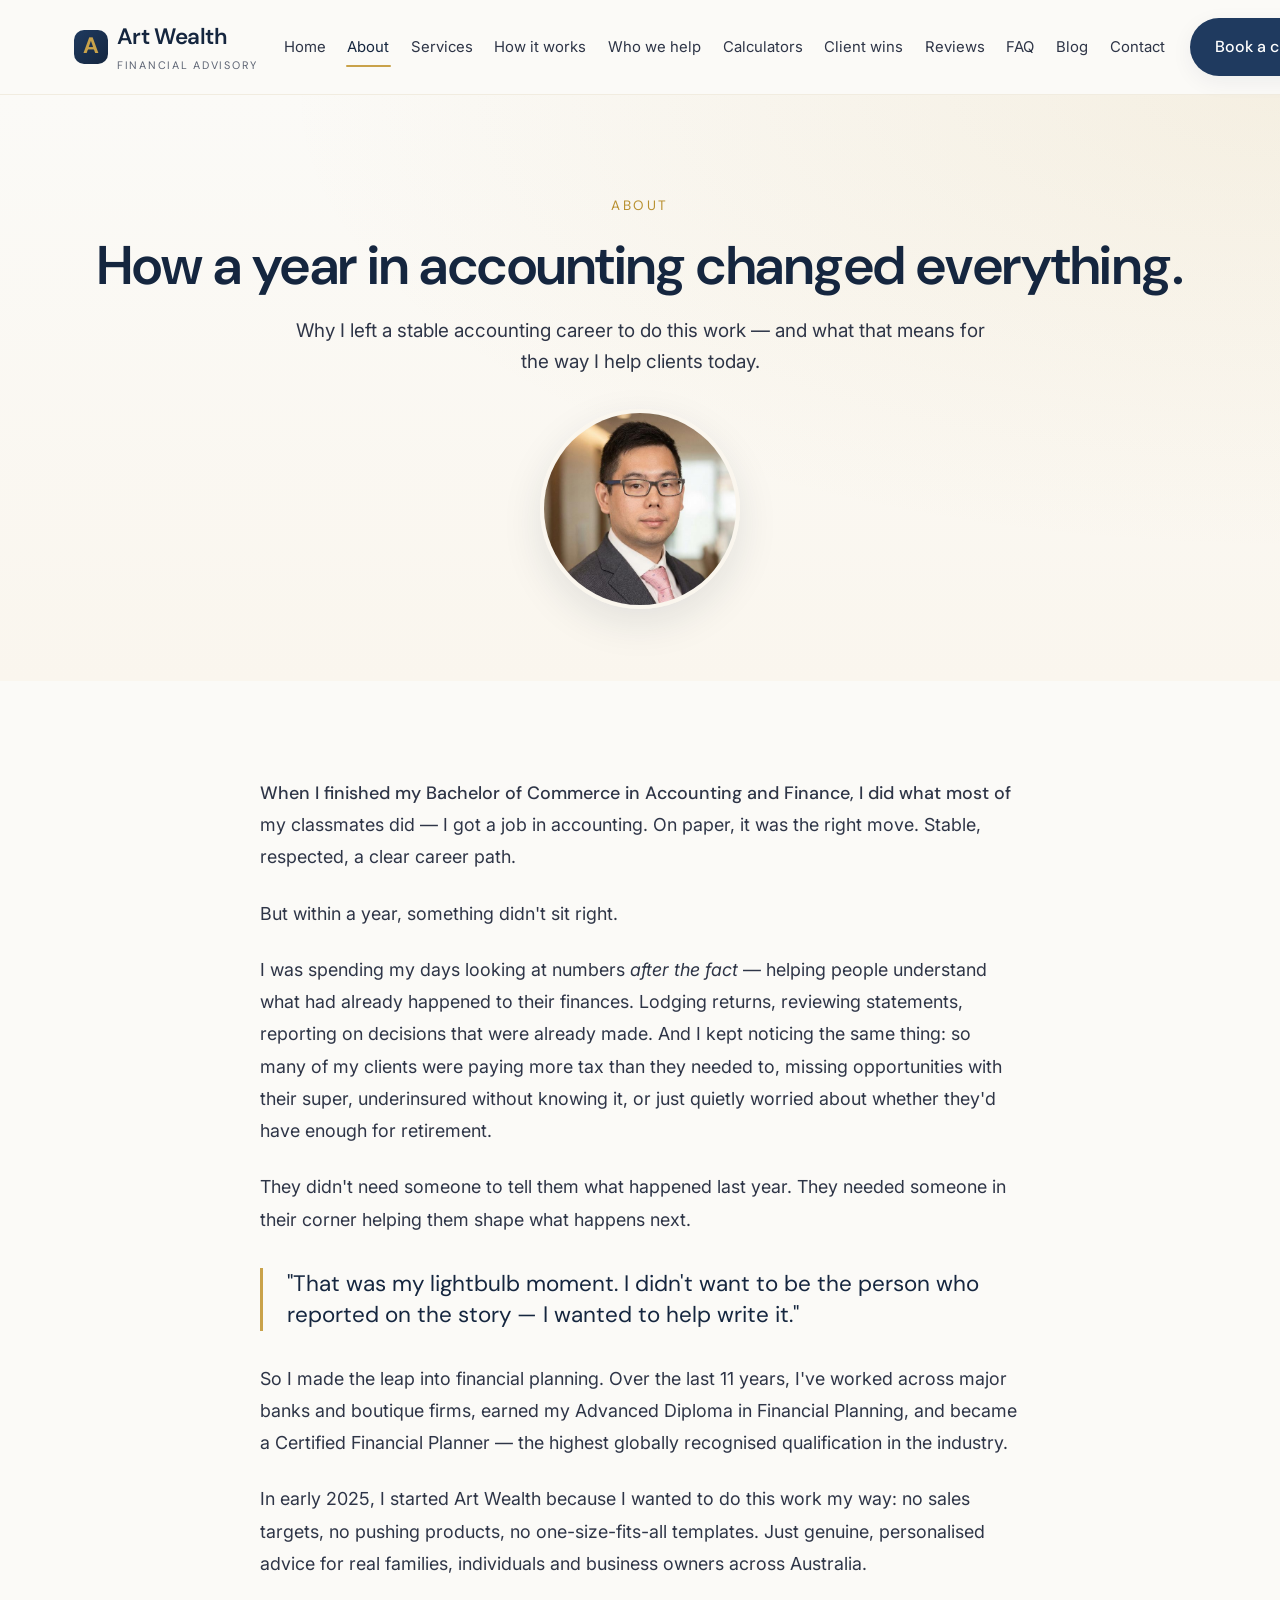
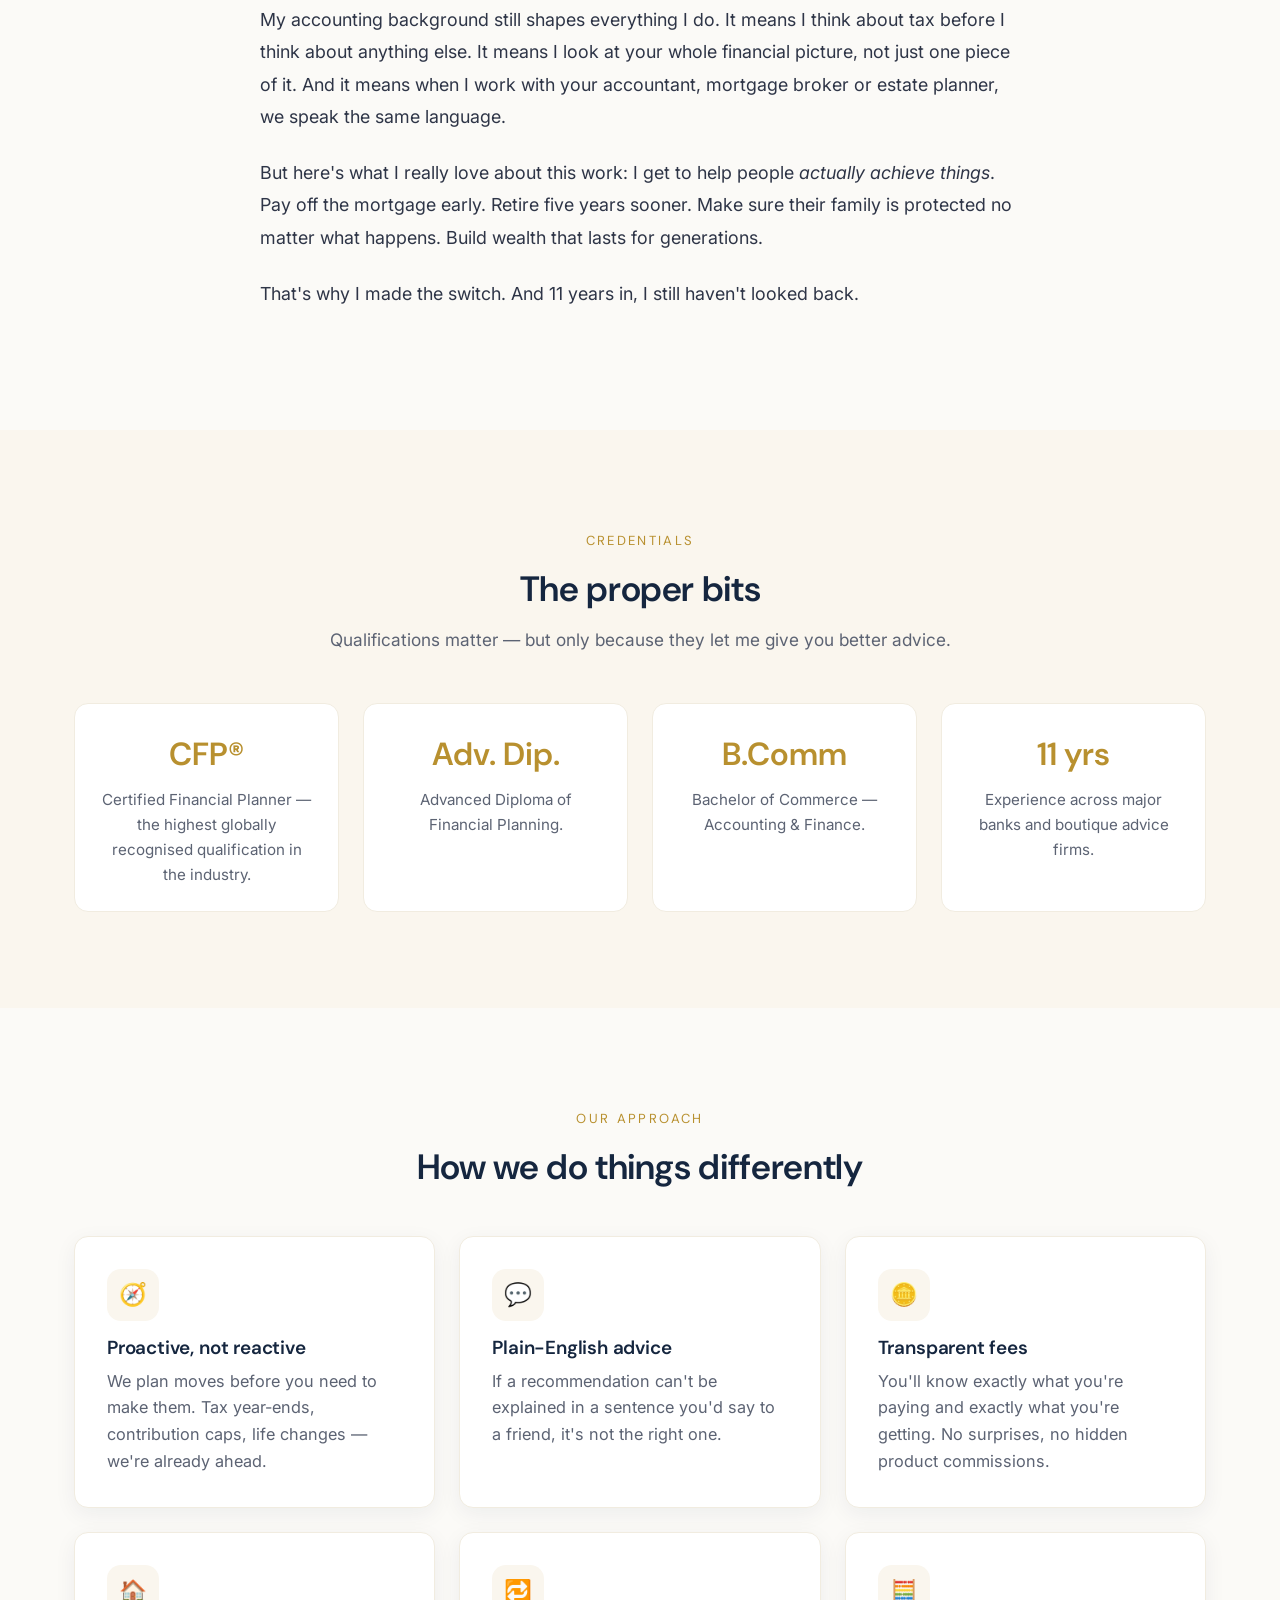
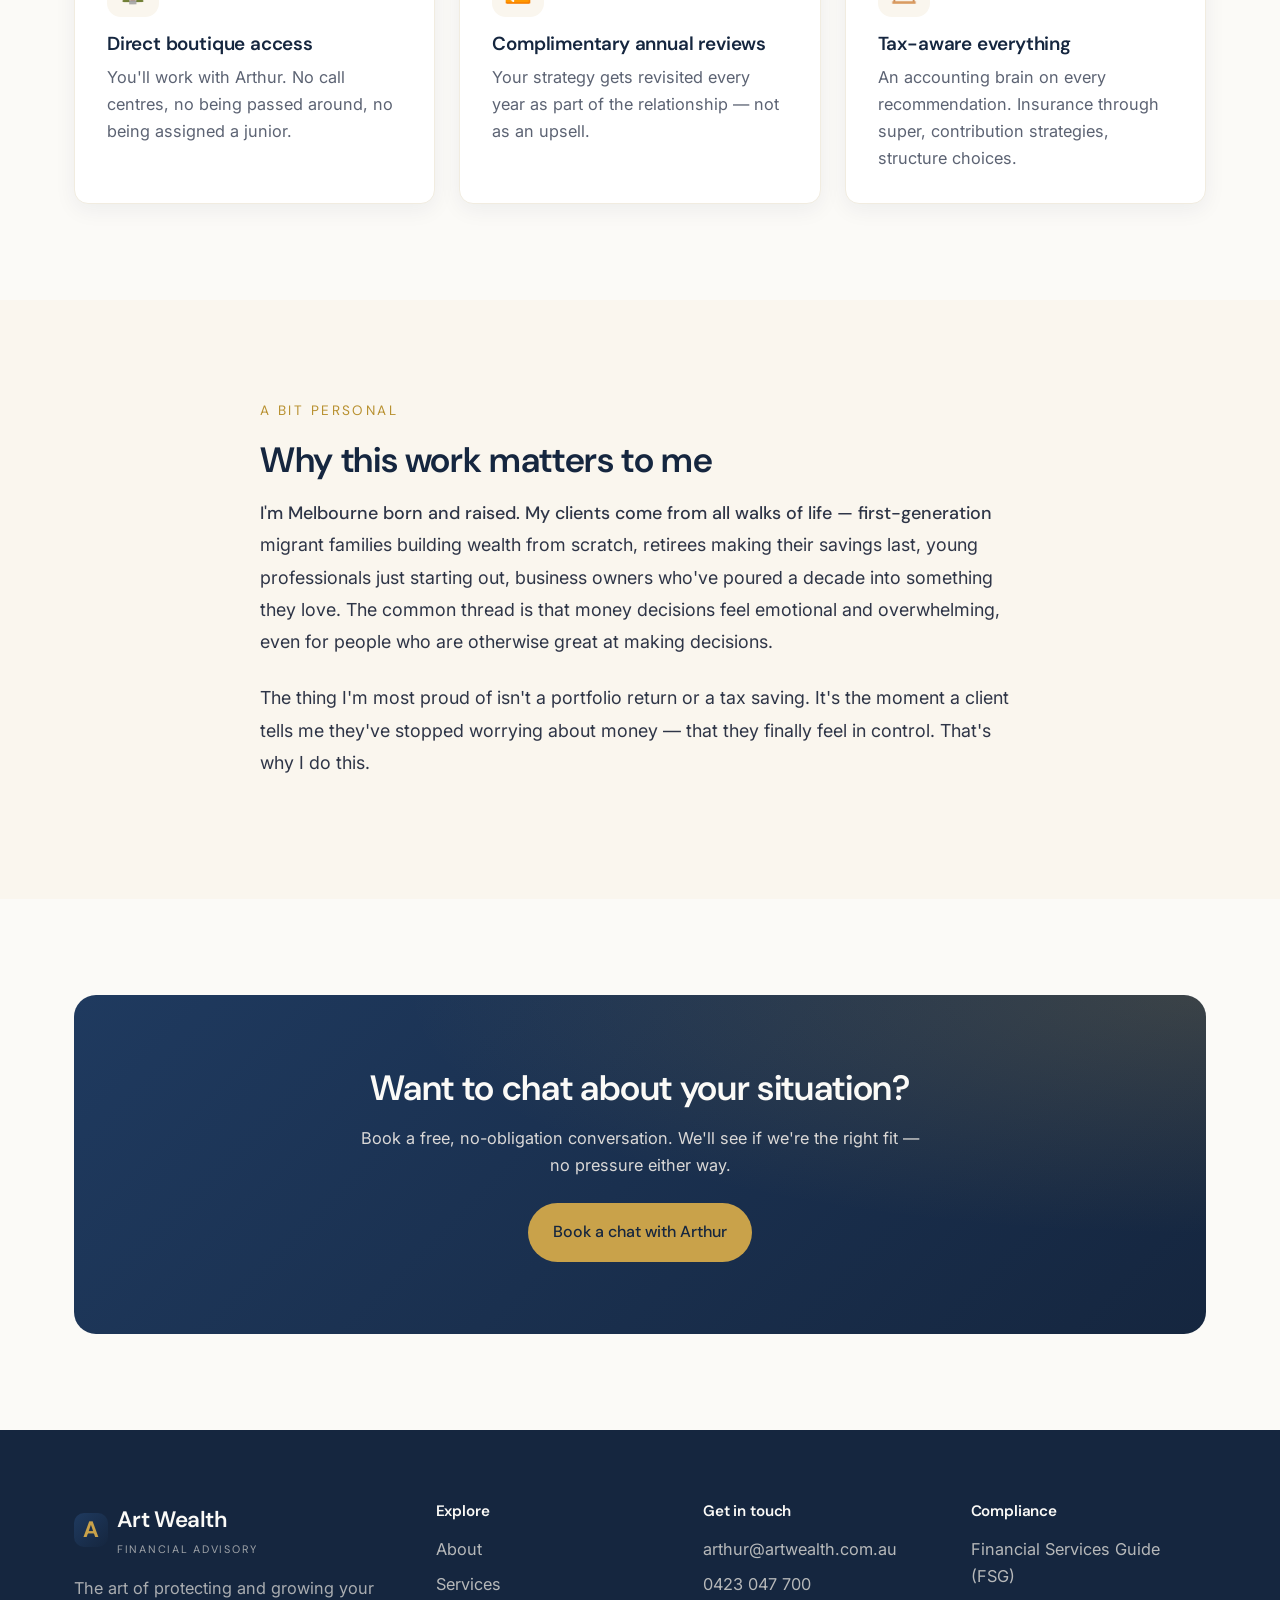
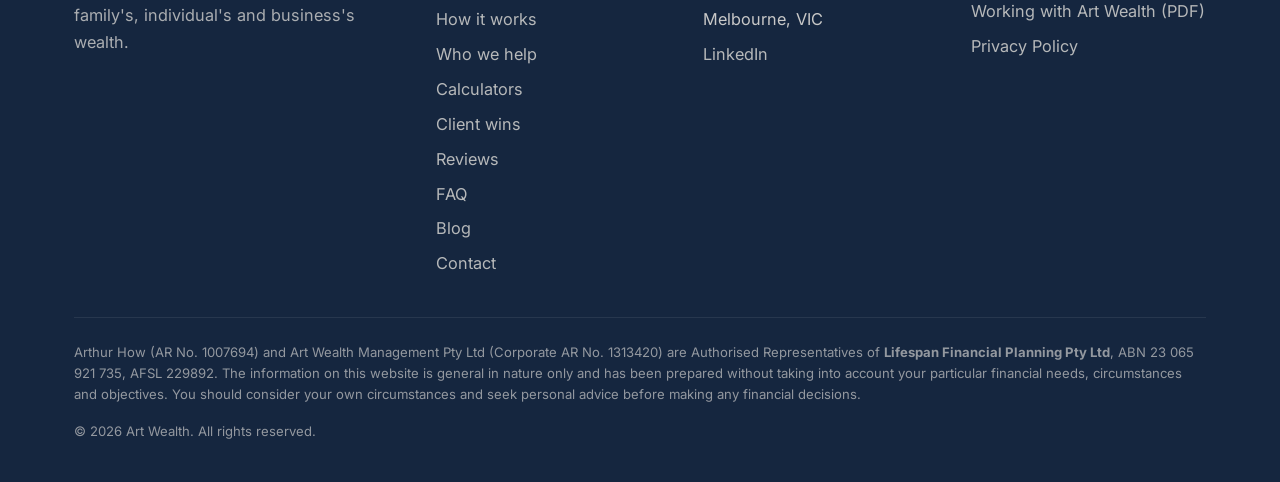
==== about.html @ 8e613850 "Broaden positioning to Australia-wide; remove insurance commission rebate - Replace 'Melbourne famil" ====
<!DOCTYPE html>
<html lang="en-AU">
<head>
  <meta charset="UTF-8">
  <meta name="viewport" content="width=device-width, initial-scale=1.0">
  <title>About Arthur How — Certified Financial Planner | Art Wealth Australia</title>
  <meta name="description" content="From accounting to financial advice — meet Arthur How, CFP®, founder of Art Wealth. 11 years' experience helping Australian families, individuals and business owners.">
  <meta name="theme-color" content="#1F3A5F">
  <link rel="preconnect" href="https://fonts.googleapis.com">
  <link rel="preconnect" href="https://fonts.gstatic.com" crossorigin>
  <link href="https://fonts.googleapis.com/css2?family=DM+Sans:wght@400;500;600;700&family=Inter:wght@400;500;600&display=swap" rel="stylesheet">
  <link rel="stylesheet" href="assets/css/style.css">
</head>
<body>

<header class="site-header">
  <div class="container">
    <nav class="nav">
      <a href="index.html" class="logo"><span class="mark">A</span><span>Art Wealth<small>Financial Advisory</small></span></a>
      <ul class="nav-links">
        <li><a href="index.html">Home</a></li>
        <li><a href="about.html">About</a></li>
        <li><a href="services.html">Services</a></li>
        <li><a href="process.html">How it works</a></li>
        <li><a href="who-we-work-with.html">Who we help</a></li>
        <li><a href="calculators.html">Calculators</a></li>
        <li><a href="client-wins.html">Client wins</a></li>
        <li><a href="reviews.html">Reviews</a></li>
        <li><a href="faq.html">FAQ</a></li>
        <li><a href="blog.html">Blog</a></li>
        <li><a href="contact.html">Contact</a></li>
      </ul>
      <div class="nav-cta"><a href="contact.html" class="btn btn-primary">Book a chat</a></div>
      <button class="nav-toggle" aria-label="Open menu" aria-expanded="false"><span></span><span></span><span></span></button>
    </nav>
  </div>
</header>

<section class="page-hero">
  <div class="container">
    <span class="eyebrow">About</span>
    <h1>How a year in accounting changed everything.</h1>
    <p class="lead">Why I left a stable accounting career to do this work — and what that means for the way I help clients today.</p>
    <div class="hero-portrait fade-in">
      <img src="assets/images/arthur-how.jpg" alt="Arthur How, Certified Financial Planner and founder of Art Wealth">
    </div>
  </div>
</section>

<section>
  <div class="container">
    <div class="story fade-in">
      <p>When I finished my Bachelor of Commerce in Accounting and Finance, I did what most of my classmates did — I got a job in accounting. On paper, it was the right move. Stable, respected, a clear career path.</p>

      <p>But within a year, something didn't sit right.</p>

      <p>I was spending my days looking at numbers <em>after the fact</em> — helping people understand what had already happened to their finances. Lodging returns, reviewing statements, reporting on decisions that were already made. And I kept noticing the same thing: so many of my clients were paying more tax than they needed to, missing opportunities with their super, underinsured without knowing it, or just quietly worried about whether they'd have enough for retirement.</p>

      <p>They didn't need someone to tell them what happened last year. They needed someone in their corner helping them shape what happens next.</p>

      <div class="pull">"That was my lightbulb moment. I didn't want to be the person who reported on the story — I wanted to help write it."</div>

      <p>So I made the leap into financial planning. Over the last 11 years, I've worked across major banks and boutique firms, earned my Advanced Diploma in Financial Planning, and became a Certified Financial Planner — the highest globally recognised qualification in the industry.</p>

      <p>In early 2025, I started Art Wealth because I wanted to do this work my way: no sales targets, no pushing products, no one-size-fits-all templates. Just genuine, personalised advice for real families, individuals and business owners across Australia.</p>

      <p>My accounting background still shapes everything I do. It means I think about tax before I think about anything else. It means I look at your whole financial picture, not just one piece of it. And it means when I work with your accountant, mortgage broker or estate planner, we speak the same language.</p>

      <p>But here's what I really love about this work: I get to help people <em>actually achieve things</em>. Pay off the mortgage early. Retire five years sooner. Make sure their family is protected no matter what happens. Build wealth that lasts for generations.</p>

      <p>That's why I made the switch. And 11 years in, I still haven't looked back.</p>
    </div>
  </div>
</section>

<!-- ============ CREDENTIALS ============ -->
<section class="bg-cream">
  <div class="container">
    <div class="section-head fade-in">
      <span class="eyebrow">Credentials</span>
      <h2>The proper bits</h2>
      <p>Qualifications matter — but only because they let me give you better advice.</p>
    </div>
    <div class="credentials-grid">
      <div class="credential">
        <span class="num">CFP®</span>
        <p>Certified Financial Planner — the highest globally recognised qualification in the industry.</p>
      </div>
      <div class="credential">
        <span class="num">Adv. Dip.</span>
        <p>Advanced Diploma of Financial Planning.</p>
      </div>
      <div class="credential">
        <span class="num">B.Comm</span>
        <p>Bachelor of Commerce — Accounting &amp; Finance.</p>
      </div>
      <div class="credential">
        <span class="num">11 yrs</span>
        <p>Experience across major banks and boutique advice firms.</p>
      </div>
    </div>
  </div>
</section>

<!-- ============ HOW WE DO THINGS ============ -->
<section>
  <div class="container">
    <div class="section-head fade-in">
      <span class="eyebrow">Our approach</span>
      <h2>How we do things differently</h2>
    </div>
    <div class="grid-3">
      <div class="card fade-in">
        <div class="icon" aria-hidden="true">🧭</div>
        <h3>Proactive, not reactive</h3>
        <p>We plan moves before you need to make them. Tax year-ends, contribution caps, life changes — we're already ahead.</p>
      </div>
      <div class="card fade-in">
        <div class="icon" aria-hidden="true">💬</div>
        <h3>Plain-English advice</h3>
        <p>If a recommendation can't be explained in a sentence you'd say to a friend, it's not the right one.</p>
      </div>
      <div class="card fade-in">
        <div class="icon" aria-hidden="true">🪙</div>
        <h3>Transparent fees</h3>
        <p>You'll know exactly what you're paying and exactly what you're getting. No surprises, no hidden product commissions.</p>
      </div>
      <div class="card fade-in">
        <div class="icon" aria-hidden="true">🏠</div>
        <h3>Direct boutique access</h3>
        <p>You'll work with Arthur. No call centres, no being passed around, no being assigned a junior.</p>
      </div>
      <div class="card fade-in">
        <div class="icon" aria-hidden="true">🔁</div>
        <h3>Complimentary annual reviews</h3>
        <p>Your strategy gets revisited every year as part of the relationship — not as an upsell.</p>
      </div>
      <div class="card fade-in">
        <div class="icon" aria-hidden="true">🧮</div>
        <h3>Tax-aware everything</h3>
        <p>An accounting brain on every recommendation. Insurance through super, contribution strategies, structure choices.</p>
      </div>
    </div>
  </div>
</section>

<!-- ============ PERSONAL TOUCH ============ -->
<section class="bg-cream">
  <div class="container">
    <div class="story fade-in">
      <span class="eyebrow" style="display: inline-block; color: var(--honey-600); font-family: var(--font-display); font-size: 0.85rem; letter-spacing: 0.18em; text-transform: uppercase; margin-bottom: var(--sp-2);">A bit personal</span>
      <h2 style="text-align: left;">Why this work matters to me</h2>
      <p>I'm Melbourne born and raised. My clients come from all walks of life — first-generation migrant families building wealth from scratch, retirees making their savings last, young professionals just starting out, business owners who've poured a decade into something they love. The common thread is that money decisions feel emotional and overwhelming, even for people who are otherwise great at making decisions.</p>
      <p>The thing I'm most proud of isn't a portfolio return or a tax saving. It's the moment a client tells me they've stopped worrying about money — that they finally feel in control. That's why I do this.</p>
    </div>
  </div>
</section>

<!-- ============ CTA ============ -->
<section>
  <div class="container">
    <div class="cta-banner fade-in">
      <h2>Want to chat about your situation?</h2>
      <p>Book a free, no-obligation conversation. We'll see if we're the right fit — no pressure either way.</p>
      <a href="contact.html" class="btn btn-honey">Book a chat with Arthur</a>
    </div>
  </div>
</section>

<!-- ============ FOOTER ============ -->
<footer class="site-footer">
  <div class="container">
    <div class="footer-grid">
      <div>
        <a href="index.html" class="logo"><span class="mark">A</span><span>Art Wealth<small>Financial Advisory</small></span></a>
        <p style="margin-top: var(--sp-2); color: rgba(251,246,238,0.65);">The art of protecting and growing your family's, individual's and business's wealth.</p>
      </div>
      <div><h4>Explore</h4><ul>
        <li><a href="about.html">About</a></li>
        <li><a href="services.html">Services</a></li>
        <li><a href="process.html">How it works</a></li>
        <li><a href="who-we-work-with.html">Who we help</a></li>
        <li><a href="calculators.html">Calculators</a></li>
        <li><a href="client-wins.html">Client wins</a></li>
        <li><a href="reviews.html">Reviews</a></li>
        <li><a href="faq.html">FAQ</a></li>
        <li><a href="blog.html">Blog</a></li>
        <li><a href="contact.html">Contact</a></li>
      </ul></div>
      <div><h4>Get in touch</h4><ul>
        <li><a href="mailto:arthur@artwealth.com.au">arthur@artwealth.com.au</a></li>
        <li><a href="tel:0423047700">0423 047 700</a></li>
        <li>Melbourne, VIC</li>
        <li><a href="https://www.linkedin.com" target="_blank" rel="noopener">LinkedIn</a></li>
      </ul></div>
      <div><h4>Compliance</h4><ul>
        <li><a href="docs/financial-services-guide.pdf">Financial Services Guide (FSG)</a></li>
        <li><a href="docs/working-with-art-wealth.pdf">Working with Art Wealth (PDF)</a></li>
        <li><a href="https://lifespanfp.com.au/privacy-policy/" target="_blank" rel="noopener">Privacy Policy</a></li>
      </ul></div>
    </div>
    <div class="disclosure">
      <p>Arthur How (AR No. 1007694) and Art Wealth Management Pty Ltd (Corporate AR No. 1313420) are Authorised Representatives of <strong>Lifespan Financial Planning Pty Ltd</strong>, ABN 23 065 921 735, AFSL 229892. The information on this website is general in nature only and has been prepared without taking into account your particular financial needs, circumstances and objectives. You should consider your own circumstances and seek personal advice before making any financial decisions.</p>
      <p>© <span id="year"></span> Art Wealth. All rights reserved.</p>
    </div>
  </div>
</footer>

<script src="assets/js/main.js"></script>
<script>document.getElementById('year').textContent = new Date().getFullYear();</script>
</body>
</html>
---- assets/css/style.css ----
/* =========================================================
   Art Wealth - Design System
   Edit colours, fonts and spacing here. Everything else
   on the site reads from these custom properties.
   ========================================================= */

:root {
  /* Palette - warm, trust-led */
  --navy-900: #15263F;
  --navy-700: #1F3A5F;
  --navy-500: #2E5288;
  --honey-600: #B8902F;
  --honey-500: #C9A24A;
  --honey-300: #E6CE8B;
  --cream-100: #FAF6EE;
  --cream-50:  #FBFAF7;
  --warm-white: #FFFFFF;
  --ink-900: #1A1F2E;
  --ink-700: #2E3547;
  --ink-500: #5C6373;
  --ink-400: #8A8F9D;
  --line:    #E8E2D6;
  --line-soft: #F1ECE0;
  --success: #2E7D5C;

  /* Type scale */
  --font-display: "DM Sans", system-ui, -apple-system, "Segoe UI", sans-serif;
  --font-body:    "Inter", system-ui, -apple-system, "Segoe UI", sans-serif;

  --fs-hero: clamp(2.4rem, 5vw, 4.2rem);
  --fs-h1:   clamp(2.0rem, 4vw, 3.0rem);
  --fs-h2:   clamp(1.6rem, 3vw, 2.2rem);
  --fs-h3:   1.35rem;
  --fs-lead: 1.18rem;
  --fs-body: 1.02rem;
  --fs-small: 0.92rem;

  /* Spacing */
  --sp-1: 0.5rem;
  --sp-2: 1rem;
  --sp-3: 1.5rem;
  --sp-4: 2rem;
  --sp-5: 3rem;
  --sp-6: 4.5rem;
  --sp-7: 6rem;

  /* Radius and shadow */
  --r-sm: 8px;
  --r-md: 14px;
  --r-lg: 22px;
  --r-pill: 999px;
  --shadow-soft: 0 6px 22px rgba(21, 38, 63, 0.06);
  --shadow-lift: 0 14px 40px rgba(21, 38, 63, 0.10);

  --container: 1180px;
}

/* =========================================================
   Reset / base
   ========================================================= */
*, *::before, *::after { box-sizing: border-box; }
html { scroll-behavior: smooth; -webkit-text-size-adjust: 100%; }
body {
  margin: 0;
  font-family: var(--font-body);
  font-size: var(--fs-body);
  line-height: 1.65;
  color: var(--ink-900);
  background: var(--cream-50);
  -webkit-font-smoothing: antialiased;
}
img { max-width: 100%; display: block; }
a { color: var(--navy-700); text-decoration: none; transition: color .2s ease; }
a:hover { color: var(--honey-600); }
h1, h2, h3, h4 {
  font-family: var(--font-display);
  color: var(--navy-900);
  line-height: 1.2;
  font-weight: 600;
  margin: 0 0 var(--sp-2);
  letter-spacing: -0.01em;
}
h1 { font-size: var(--fs-h1); }
h2 { font-size: var(--fs-h2); }
h3 { font-size: var(--fs-h3); }
p { margin: 0 0 var(--sp-2); }
.lead { font-size: var(--fs-lead); color: var(--ink-700); }

.container {
  max-width: var(--container);
  margin: 0 auto;
  padding: 0 var(--sp-3);
}

section { padding: var(--sp-7) 0; }
@media (max-width: 720px) { section { padding: var(--sp-6) 0; } }

/* =========================================================
   Buttons
   ========================================================= */
.btn {
  display: inline-flex;
  align-items: center;
  justify-content: center;
  gap: 0.5rem;
  padding: 0.95rem 1.5rem;
  border-radius: var(--r-pill);
  font-family: var(--font-display);
  font-weight: 500;
  font-size: 1rem;
  cursor: pointer;
  border: 1.5px solid transparent;
  transition: transform .18s ease, box-shadow .18s ease, background .2s ease, color .2s ease;
  text-decoration: none;
  white-space: nowrap;
}
.btn-primary {
  background: var(--navy-700);
  color: var(--warm-white);
  box-shadow: var(--shadow-soft);
}
.btn-primary:hover { background: var(--navy-900); color: var(--warm-white); transform: translateY(-1px); box-shadow: var(--shadow-lift); }

.btn-honey {
  background: var(--honey-500);
  color: var(--navy-900);
}
.btn-honey:hover { background: var(--honey-600); color: var(--warm-white); transform: translateY(-1px); }

.btn-ghost {
  background: transparent;
  color: var(--navy-700);
  border-color: var(--navy-700);
}
.btn-ghost:hover { background: var(--navy-700); color: var(--warm-white); }

.btn-light {
  background: var(--warm-white);
  color: var(--navy-900);
  border-color: var(--line);
}
.btn-light:hover { border-color: var(--navy-700); color: var(--navy-900); }

/* =========================================================
   Header / Nav
   ========================================================= */
.site-header {
  position: sticky;
  top: 0;
  z-index: 50;
  background: rgba(251, 250, 247, 0.92);
  backdrop-filter: saturate(140%) blur(10px);
  border-bottom: 1px solid var(--line-soft);
}
.nav {
  display: flex;
  align-items: center;
  justify-content: space-between;
  padding: 1.1rem 0;
  gap: var(--sp-3);
}
.logo {
  font-family: var(--font-display);
  font-weight: 600;
  font-size: 1.4rem;
  color: var(--navy-900);
  display: inline-flex;
  align-items: center;
  gap: 0.55rem;
  letter-spacing: -0.02em;
  white-space: nowrap;
  flex-shrink: 0;
}
.logo .mark {
  width: 34px; height: 34px;
  border-radius: 10px;
  background: linear-gradient(135deg, var(--navy-700), var(--navy-900));
  color: var(--honey-500);
  display: inline-flex; align-items: center; justify-content: center;
  font-weight: 700;
  font-family: var(--font-display);
}
.logo small {
  display: block;
  font-size: 0.68rem;
  font-weight: 400;
  letter-spacing: 0.16em;
  color: var(--ink-500);
  text-transform: uppercase;
  margin-top: 2px;
}
.nav-links {
  display: flex;
  gap: 1.15rem;
  list-style: none;
  margin: 0;
  padding: 0;
  align-items: center;
  flex-wrap: nowrap;
}
.nav-links a {
  color: var(--ink-700);
  font-size: 0.93rem;
  padding: 0.4rem 0.1rem;
  position: relative;
  white-space: nowrap;
  line-height: 1.2;
}
.nav-links a.active,
.nav-links a:hover { color: var(--navy-900); }
.nav-links a.active::after {
  content: "";
  position: absolute;
  left: 0; right: 0; bottom: -4px;
  height: 2px;
  background: var(--honey-500);
  border-radius: 2px;
}
.nav-cta { display: flex; gap: 0.6rem; align-items: center; }
.nav-toggle {
  display: none;
  background: none; border: none;
  width: 42px; height: 42px;
  border-radius: 10px;
  cursor: pointer;
}
.nav-toggle span {
  display: block;
  width: 22px; height: 2px;
  background: var(--navy-900);
  margin: 5px auto;
  transition: transform .25s ease, opacity .25s ease;
}
.nav-toggle.open span:nth-child(1) { transform: translateY(7px) rotate(45deg); }
.nav-toggle.open span:nth-child(2) { opacity: 0; }
.nav-toggle.open span:nth-child(3) { transform: translateY(-7px) rotate(-45deg); }

@media (max-width: 1180px) {
  .nav-links, .nav-cta { display: none; }
  .nav-toggle { display: block; }
  .nav-mobile-open .nav-links {
    display: flex;
    flex-direction: column;
    position: absolute;
    top: 100%; left: 0; right: 0;
    background: var(--cream-50);
    padding: var(--sp-3);
    border-bottom: 1px solid var(--line);
    box-shadow: var(--shadow-soft);
  }
  .nav-mobile-open .nav-cta {
    display: flex;
    flex-direction: column;
    position: absolute;
    top: 100%; left: 0; right: 0;
    background: var(--cream-50);
    padding: 0 var(--sp-3) var(--sp-3);
    transform: translateY( calc( var(--mobile-nav-offset, 240px) ));
  }
}

/* =========================================================
   Hero
   ========================================================= */
.hero {
  position: relative;
  padding: var(--sp-7) 0 var(--sp-7);
  background:
    radial-gradient(ellipse at top right, rgba(201, 162, 74, 0.15), transparent 55%),
    radial-gradient(ellipse at bottom left, rgba(31, 58, 95, 0.10), transparent 55%),
    linear-gradient(180deg, var(--cream-50), var(--cream-100));
  overflow: hidden;
}
.hero-grid {
  display: grid;
  grid-template-columns: 1.1fr 0.9fr;
  gap: var(--sp-6);
  align-items: center;
}
.hero h1 {
  font-size: var(--fs-hero);
  margin-bottom: var(--sp-3);
}
.hero h1 .accent {
  color: var(--honey-600);
  font-style: italic;
  font-weight: 500;
}
.hero p { font-size: var(--fs-lead); color: var(--ink-700); max-width: 560px; }
.hero-cta { display: flex; gap: var(--sp-2); margin-top: var(--sp-3); flex-wrap: wrap; }
.hero-meta {
  margin-top: var(--sp-4);
  display: flex; gap: var(--sp-3); flex-wrap: wrap;
  color: var(--ink-500); font-size: var(--fs-small);
}
.hero-meta span { display: inline-flex; align-items: center; gap: 0.4rem; }

.hero-visual {
  position: relative;
  aspect-ratio: 4 / 5;
  border-radius: var(--r-lg);
  overflow: hidden;
  background: linear-gradient(135deg, var(--navy-700), var(--navy-900));
  box-shadow: var(--shadow-lift);
}
.hero-visual::after {
  content: "";
  position: absolute;
  inset: 0;
  background:
    radial-gradient(circle at 30% 30%, rgba(201, 162, 74, 0.18), transparent 55%),
    linear-gradient(180deg, transparent 50%, rgba(15, 28, 48, 0.45));
  pointer-events: none;
  z-index: 1;
}
.hero-photo {
  position: absolute;
  inset: 0;
  width: 100%;
  height: 100%;
  object-fit: cover;
  object-position: center 25%;
  z-index: 0;
}
.hero-card {
  position: absolute;
  bottom: var(--sp-3);
  left: var(--sp-3);
  right: var(--sp-3);
  background: var(--warm-white);
  padding: var(--sp-3);
  border-radius: var(--r-md);
  box-shadow: var(--shadow-soft);
  z-index: 2;
}
.hero-card strong { color: var(--navy-900); font-family: var(--font-display); }
.hero-card .meta { color: var(--ink-500); font-size: var(--fs-small); margin-top: 4px; }

@media (max-width: 880px) {
  .hero-grid { grid-template-columns: 1fr; }
  .hero-visual { aspect-ratio: 16 / 11; max-width: 100%; }
}

/* =========================================================
   Trust bar — moving logo marquee
   ========================================================= */
.trust-bar { background: var(--warm-white); padding: var(--sp-5) 0; border-top: 1px solid var(--line-soft); border-bottom: 1px solid var(--line-soft); overflow: hidden; }
.trust-bar p { text-align: center; color: var(--ink-500); margin-bottom: var(--sp-3); font-size: var(--fs-small); letter-spacing: 0.04em; text-transform: uppercase; }

/* Marquee viewport — masks edges with a soft fade so logos don't pop in/out */
.logo-marquee {
  position: relative;
  width: 100%;
  overflow: hidden;
  -webkit-mask-image: linear-gradient(to right, transparent 0, #000 8%, #000 92%, transparent 100%);
          mask-image: linear-gradient(to right, transparent 0, #000 8%, #000 92%, transparent 100%);
}

/* The track holds two identical copies of the logo row, side by side. */
/* Animating it -50% gives a seamless infinite loop. */
.logo-track {
  display: flex;
  width: max-content;
  gap: var(--sp-4);
  animation: marquee-scroll 55s linear infinite;
}
.logo-marquee:hover .logo-track { animation-play-state: paused; }

@keyframes marquee-scroll {
  from { transform: translateX(0); }
  to   { transform: translateX(-50%); }
}

/* Each logo tile — uniform height, soft hover lift */
.logo-tile {
  flex: 0 0 auto;
  height: 56px;
  min-width: 140px;
  padding: 0 var(--sp-3);
  display: inline-flex;
  align-items: center;
  justify-content: center;
  background: #fff;
  border: 1px solid var(--line-soft);
  border-radius: var(--r-sm);
  filter: grayscale(100%);
  opacity: 0.78;
  transition: filter .3s ease, opacity .3s ease, transform .3s ease, box-shadow .3s ease;
}
.logo-tile:hover {
  filter: grayscale(0%);
  opacity: 1;
  transform: translateY(-2px);
  box-shadow: 0 4px 14px rgba(21, 38, 63, 0.08);
}
.logo-tile img,
.logo-tile svg { max-height: 32px; width: auto; display: block; }
.logo-tile .wordmark {
  font-family: var(--font-display);
  font-weight: 700;
  font-size: 1.15rem;
  letter-spacing: 0.01em;
  white-space: nowrap;
  line-height: 1;
}
.logo-tile .wordmark .sub { font-weight: 500; opacity: 0.85; margin-left: 0.15em; }

/* Respect users who'd rather not see motion */
@media (prefers-reduced-motion: reduce) {
  .logo-track { animation: none; }
  .logo-marquee { overflow-x: auto; }
}

/* =========================================================
   Section header
   ========================================================= */
.section-head { max-width: 720px; margin: 0 auto var(--sp-5); text-align: center; }
.section-head .eyebrow {
  display: inline-block;
  font-family: var(--font-display);
  font-size: 0.82rem;
  letter-spacing: 0.18em;
  color: var(--honey-600);
  text-transform: uppercase;
  margin-bottom: var(--sp-2);
}
.section-head h2 { margin-bottom: var(--sp-2); }
.section-head p { color: var(--ink-500); font-size: 1.08rem; }

/* =========================================================
   Cards
   ========================================================= */
.card {
  background: var(--warm-white);
  border-radius: var(--r-md);
  padding: var(--sp-4);
  box-shadow: var(--shadow-soft);
  border: 1px solid var(--line-soft);
  transition: transform .25s ease, box-shadow .25s ease, border-color .25s ease;
}
.card:hover { transform: translateY(-3px); box-shadow: var(--shadow-lift); border-color: var(--honey-300); }
.card .icon {
  width: 52px; height: 52px;
  border-radius: 14px;
  background: var(--cream-100);
  color: var(--honey-600);
  display: inline-flex; align-items: center; justify-content: center;
  font-size: 1.4rem;
  margin-bottom: var(--sp-2);
}
.card h3 { margin-bottom: 0.5rem; font-size: 1.18rem; }
.card p { color: var(--ink-500); margin: 0; }

.grid-4 { display: grid; grid-template-columns: repeat(4, 1fr); gap: var(--sp-3); }
.grid-3 { display: grid; grid-template-columns: repeat(3, 1fr); gap: var(--sp-3); }
.grid-2 { display: grid; grid-template-columns: repeat(2, 1fr); gap: var(--sp-3); }
@media (max-width: 980px) { .grid-4 { grid-template-columns: repeat(2, 1fr); } }
@media (max-width: 720px) { .grid-4, .grid-3, .grid-2 { grid-template-columns: 1fr; } }

/* =========================================================
   Adviser profile
   ========================================================= */
.adviser {
  background: var(--cream-100);
  padding: var(--sp-7) 0;
}
.adviser-grid {
  display: grid;
  grid-template-columns: 1fr 1.4fr;
  gap: var(--sp-6);
  align-items: center;
}
.adviser-photo {
  aspect-ratio: 4 / 5;
  border-radius: var(--r-lg);
  background: linear-gradient(135deg, var(--navy-700), var(--navy-900));
  position: relative;
  overflow: hidden;
  box-shadow: var(--shadow-lift);
}
.adviser-photo img {
  width: 100%;
  height: 100%;
  object-fit: cover;
  object-position: center 25%;
  display: block;
}
.hero-portrait {
  width: 200px;
  height: 200px;
  margin: var(--sp-4) auto 0;
  border-radius: 50%;
  overflow: hidden;
  box-shadow: var(--shadow-lift);
  border: 4px solid rgba(251, 246, 238, 0.85);
}
.hero-portrait img {
  width: 100%;
  height: 100%;
  object-fit: cover;
  object-position: center 22%;
  display: block;
}
.credential-pills {
  display: flex; gap: 0.5rem; flex-wrap: wrap; margin: var(--sp-2) 0 var(--sp-3);
}
.pill {
  display: inline-flex;
  background: var(--warm-white);
  border: 1px solid var(--line);
  color: var(--ink-700);
  padding: 0.35rem 0.85rem;
  border-radius: var(--r-pill);
  font-size: 0.85rem;
  font-family: var(--font-display);
}
.pill.honey { background: var(--honey-500); color: var(--navy-900); border-color: var(--honey-500); }

@media (max-width: 880px) { .adviser-grid { grid-template-columns: 1fr; } }

/* =========================================================
   Pillars (Why us)
   ========================================================= */
.pillars { display: grid; grid-template-columns: repeat(3, 1fr); gap: var(--sp-3); }
.pillar { padding: var(--sp-4); background: var(--warm-white); border-radius: var(--r-md); border: 1px solid var(--line-soft); }
.pillar .num {
  font-family: var(--font-display);
  font-size: 2.4rem;
  color: var(--honey-500);
  line-height: 1;
}
.pillar h3 { margin-top: var(--sp-2); font-size: 1.2rem; }
.pillar p { color: var(--ink-500); margin: 0; }
@media (max-width: 880px) { .pillars { grid-template-columns: 1fr; } }

/* =========================================================
   Testimonials
   ========================================================= */
.reviews-band { background: var(--navy-900); color: var(--cream-50); padding: var(--sp-7) 0; }
.reviews-band h2 { color: var(--cream-50); }
.reviews-band .section-head p { color: rgba(251, 246, 238, 0.75); }
.reviews-band .eyebrow { color: var(--honey-300); }

.review-track {
  display: grid;
  grid-template-columns: repeat(auto-fit, minmax(300px, 1fr));
  gap: var(--sp-3);
}
.review {
  background: rgba(255, 255, 255, 0.06);
  border: 1px solid rgba(255, 255, 255, 0.08);
  border-radius: var(--r-md);
  padding: var(--sp-3);
  backdrop-filter: blur(10px);
}
.review .stars { color: var(--honey-300); margin-bottom: 0.6rem; letter-spacing: 0.1em; }
.review p { color: var(--cream-50); font-size: 1.02rem; margin-bottom: var(--sp-2); }
.review .author { color: var(--honey-300); font-family: var(--font-display); font-size: 0.95rem; }

/* Reviews page light variant */
.reviews-grid { display: grid; grid-template-columns: repeat(2, 1fr); gap: var(--sp-3); }
@media (max-width: 880px) { .reviews-grid { grid-template-columns: 1fr; } }
.review-light {
  background: var(--warm-white);
  border-radius: var(--r-md);
  padding: var(--sp-4);
  border: 1px solid var(--line-soft);
  box-shadow: var(--shadow-soft);
}
.review-light .stars { color: var(--honey-500); margin-bottom: 0.6rem; letter-spacing: 0.1em; }
.review-light p { color: var(--ink-700); }
.review-light .author { color: var(--navy-700); font-family: var(--font-display); margin-top: var(--sp-2); display: block; }

/* =========================================================
   Service blocks (PSH)
   ========================================================= */
.service-block {
  background: var(--warm-white);
  border-radius: var(--r-lg);
  padding: var(--sp-5);
  margin-bottom: var(--sp-4);
  border: 1px solid var(--line-soft);
  box-shadow: var(--shadow-soft);
  display: grid;
  grid-template-columns: 0.9fr 1.4fr;
  gap: var(--sp-5);
}
.service-block .label {
  display: inline-block;
  background: var(--cream-100);
  color: var(--honey-600);
  font-family: var(--font-display);
  font-size: 0.78rem;
  letter-spacing: 0.18em;
  text-transform: uppercase;
  padding: 0.3rem 0.8rem;
  border-radius: var(--r-pill);
  margin-bottom: var(--sp-2);
}
.service-block h3 { font-size: 1.7rem; margin-bottom: var(--sp-2); }
.service-block .psh > div { margin-bottom: var(--sp-3); }
.service-block .psh strong {
  display: block;
  color: var(--honey-600);
  font-family: var(--font-display);
  font-size: 0.78rem;
  letter-spacing: 0.18em;
  text-transform: uppercase;
  margin-bottom: 0.3rem;
}
.service-block .psh p { color: var(--ink-700); margin: 0; }
.service-block .psh ul {
  list-style: none;
  padding: 0;
  margin: 0;
}
.service-block .psh ul li {
  padding-left: 1.6rem;
  position: relative;
  color: var(--ink-700);
  margin-bottom: 0.6rem;
}
.service-block .psh ul li::before {
  content: "";
  position: absolute;
  left: 0;
  top: 0.6rem;
  width: 8px; height: 8px;
  border-radius: 50%;
  background: var(--honey-500);
}
@media (max-width: 880px) { .service-block { grid-template-columns: 1fr; padding: var(--sp-4); } }

/* =========================================================
   Client wins
   ========================================================= */
.win-card {
  background: var(--warm-white);
  border-radius: var(--r-lg);
  padding: var(--sp-4);
  border: 1px solid var(--line-soft);
  box-shadow: var(--shadow-soft);
  height: 100%;
  display: flex;
  flex-direction: column;
  transition: transform .25s ease, box-shadow .25s ease;
}
.win-card:hover { transform: translateY(-3px); box-shadow: var(--shadow-lift); }
.win-card .win-num {
  font-family: var(--font-display);
  font-size: 0.78rem;
  letter-spacing: 0.18em;
  color: var(--honey-600);
  text-transform: uppercase;
  margin-bottom: 0.4rem;
}
.win-card h3 { font-size: 1.3rem; margin-bottom: var(--sp-2); }
.win-card .row { margin-bottom: var(--sp-2); }
.win-card .row strong {
  display: block;
  color: var(--navy-700);
  font-family: var(--font-display);
  font-size: 0.85rem;
  margin-bottom: 0.25rem;
}
.win-card .row p { color: var(--ink-700); margin: 0; font-size: 0.98rem; }
.win-card .outcome {
  margin-top: auto;
  background: var(--cream-100);
  border-radius: var(--r-md);
  padding: var(--sp-2);
}
.win-card .outcome strong { color: var(--success); }

/* =========================================================
   Blog
   ========================================================= */
.blog-grid { display: grid; grid-template-columns: repeat(3, 1fr); gap: var(--sp-3); }
@media (max-width: 980px) { .blog-grid { grid-template-columns: repeat(2, 1fr); } }
@media (max-width: 720px) { .blog-grid { grid-template-columns: 1fr; } }

.blog-card {
  background: var(--warm-white);
  border-radius: var(--r-md);
  overflow: hidden;
  border: 1px solid var(--line-soft);
  box-shadow: var(--shadow-soft);
  display: flex; flex-direction: column;
  transition: transform .25s ease, box-shadow .25s ease;
}
.blog-card:hover { transform: translateY(-3px); box-shadow: var(--shadow-lift); }
.blog-thumb {
  aspect-ratio: 16 / 10;
  background: linear-gradient(135deg, var(--navy-700), var(--navy-900));
  position: relative;
}
.blog-thumb::after {
  content: "";
  position: absolute; inset: 0;
  background: radial-gradient(circle at 30% 70%, rgba(201, 162, 74, 0.3), transparent 60%);
}
.blog-card-body { padding: var(--sp-3); display: flex; flex-direction: column; flex: 1; }
.blog-card .category {
  font-family: var(--font-display);
  font-size: 0.78rem;
  letter-spacing: 0.14em;
  color: var(--honey-600);
  text-transform: uppercase;
  margin-bottom: 0.5rem;
}
.blog-card h3 { font-size: 1.15rem; margin-bottom: var(--sp-2); }
.blog-card p { color: var(--ink-500); font-size: 0.95rem; flex: 1; }
.blog-card .read-more {
  font-family: var(--font-display);
  font-size: 0.92rem;
  color: var(--navy-700);
  margin-top: var(--sp-2);
}

/* =========================================================
   Forms
   ========================================================= */
.contact-grid { display: grid; grid-template-columns: 1fr 1.2fr; gap: var(--sp-5); }
@media (max-width: 880px) { .contact-grid { grid-template-columns: 1fr; } }

.contact-info {
  background: var(--navy-900);
  color: var(--cream-50);
  padding: var(--sp-5);
  border-radius: var(--r-lg);
}
.contact-info h2 { color: var(--cream-50); }
.contact-info a { color: var(--honey-300); }
.contact-info a:hover { color: var(--honey-500); }
.contact-info .info-row { margin: var(--sp-3) 0; }
.contact-info .info-label {
  font-family: var(--font-display);
  font-size: 0.78rem;
  letter-spacing: 0.16em;
  text-transform: uppercase;
  color: var(--honey-300);
  margin-bottom: 0.3rem;
}

.form-card {
  background: var(--warm-white);
  border-radius: var(--r-lg);
  padding: var(--sp-5);
  border: 1px solid var(--line-soft);
  box-shadow: var(--shadow-soft);
}
.form-row { display: grid; grid-template-columns: 1fr 1fr; gap: var(--sp-2); margin-bottom: var(--sp-2); }
@media (max-width: 600px) { .form-row { grid-template-columns: 1fr; } }
.form-field { margin-bottom: var(--sp-2); }
.form-field label {
  display: block;
  font-family: var(--font-display);
  font-size: 0.9rem;
  margin-bottom: 0.4rem;
  color: var(--ink-700);
}
.form-field input,
.form-field select,
.form-field textarea {
  width: 100%;
  padding: 0.85rem 1rem;
  border: 1.5px solid var(--line);
  border-radius: var(--r-sm);
  font-family: var(--font-body);
  font-size: 1rem;
  color: var(--ink-900);
  background: var(--cream-50);
  transition: border-color .2s ease, background .2s ease;
}
.form-field input:focus,
.form-field select:focus,
.form-field textarea:focus {
  outline: none;
  border-color: var(--navy-700);
  background: var(--warm-white);
}
.form-field textarea { resize: vertical; min-height: 130px; }
.form-note { font-size: 0.85rem; color: var(--ink-500); margin-top: var(--sp-2); }

/* =========================================================
   Page hero (sub-pages)
   ========================================================= */
.page-hero {
  padding: var(--sp-7) 0 var(--sp-6);
  background:
    radial-gradient(ellipse at top right, rgba(201, 162, 74, 0.12), transparent 55%),
    linear-gradient(180deg, var(--cream-50), var(--cream-100));
  text-align: center;
}
.page-hero .eyebrow {
  display: inline-block;
  font-family: var(--font-display);
  font-size: 0.85rem;
  letter-spacing: 0.18em;
  color: var(--honey-600);
  text-transform: uppercase;
  margin-bottom: var(--sp-2);
}
.page-hero h1 { font-size: clamp(2.2rem, 4.5vw, 3.4rem); }
.page-hero .lead { max-width: 720px; margin: var(--sp-2) auto 0; }

/* =========================================================
   Story / About
   ========================================================= */
.story {
  max-width: 760px;
  margin: 0 auto;
}
.story p {
  color: var(--ink-700);
  font-size: 1.12rem;
  line-height: 1.8;
  margin-bottom: var(--sp-3);
}
.story p:first-of-type::first-line {
  font-family: var(--font-display);
  font-weight: 500;
}
.story .pull {
  border-left: 3px solid var(--honey-500);
  padding-left: var(--sp-3);
  font-family: var(--font-display);
  font-size: 1.4rem;
  color: var(--navy-900);
  margin: var(--sp-4) 0;
  line-height: 1.4;
}

.credentials-grid { display: grid; grid-template-columns: repeat(4, 1fr); gap: var(--sp-3); }
@media (max-width: 880px) { .credentials-grid { grid-template-columns: repeat(2, 1fr); } }
.credential {
  background: var(--warm-white);
  padding: var(--sp-3);
  border-radius: var(--r-md);
  border: 1px solid var(--line-soft);
  text-align: center;
}
.credential .num {
  font-family: var(--font-display);
  font-size: 2rem;
  font-weight: 600;
  color: var(--honey-600);
  display: block;
  margin-bottom: 0.4rem;
}
.credential p { color: var(--ink-500); margin: 0; font-size: 0.95rem; }

/* =========================================================
   CTA banner
   ========================================================= */
.cta-banner {
  background: linear-gradient(135deg, var(--navy-700), var(--navy-900));
  color: var(--cream-50);
  border-radius: var(--r-lg);
  padding: var(--sp-6);
  text-align: center;
  position: relative;
  overflow: hidden;
}
.cta-banner::after {
  content: "";
  position: absolute; inset: 0;
  background: radial-gradient(ellipse at top right, rgba(201, 162, 74, 0.2), transparent 50%);
  pointer-events: none;
}
.cta-banner h2 { color: var(--cream-50); position: relative; z-index: 1; }
.cta-banner p { color: rgba(251, 246, 238, 0.85); max-width: 560px; margin: var(--sp-2) auto var(--sp-3); position: relative; z-index: 1; }
.cta-banner .btn { position: relative; z-index: 1; }

/* =========================================================
   Footer
   ========================================================= */
.site-footer {
  background: var(--navy-900);
  color: rgba(251, 246, 238, 0.78);
  padding: var(--sp-6) 0 var(--sp-3);
}
.footer-grid {
  display: grid;
  grid-template-columns: 1.4fr 1fr 1fr 1fr;
  gap: var(--sp-4);
  margin-bottom: var(--sp-4);
}
@media (max-width: 880px) { .footer-grid { grid-template-columns: 1fr 1fr; } }
@media (max-width: 600px) { .footer-grid { grid-template-columns: 1fr; } }
.footer-grid h4 {
  color: var(--cream-50);
  font-size: 0.95rem;
  margin-bottom: var(--sp-2);
  font-family: var(--font-display);
}
.footer-grid ul { list-style: none; padding: 0; margin: 0; }
.footer-grid li { margin-bottom: 0.5rem; }
.footer-grid a { color: rgba(251, 246, 238, 0.7); }
.footer-grid a:hover { color: var(--honey-300); }
.site-footer .logo { color: var(--cream-50); }
.site-footer .logo small { color: rgba(251, 246, 238, 0.6); }
.disclosure {
  font-size: 0.82rem;
  color: rgba(251, 246, 238, 0.55);
  border-top: 1px solid rgba(255, 255, 255, 0.08);
  padding-top: var(--sp-3);
  line-height: 1.6;
}
.disclosure a { color: var(--honey-300); }

/* =========================================================
   Small utilities
   ========================================================= */
.center { text-align: center; }
.mt-3 { margin-top: var(--sp-3); }
.mt-4 { margin-top: var(--sp-4); }
.bg-cream { background: var(--cream-100); }
.bg-white { background: var(--warm-white); }

.fade-in { opacity: 0; transform: translateY(14px); transition: opacity .8s ease, transform .8s ease; }
.fade-in.visible { opacity: 1; transform: translateY(0); }

/* =========================================================
   Process page - timeline of steps
   ========================================================= */
.process-timeline {
  max-width: 920px;
  margin: 0 auto;
  display: flex;
  flex-direction: column;
  gap: var(--sp-5);
}
.process-step {
  display: grid;
  grid-template-columns: 90px 1fr;
  gap: var(--sp-4);
  position: relative;
}
.step-marker {
  display: flex;
  flex-direction: column;
  align-items: center;
  position: relative;
}
.step-num {
  width: 64px;
  height: 64px;
  border-radius: 50%;
  background: linear-gradient(135deg, var(--navy-700), var(--navy-900));
  color: var(--cream-50);
  font-family: var(--font-display);
  font-size: 1.3rem;
  font-weight: 600;
  display: flex;
  align-items: center;
  justify-content: center;
  box-shadow: var(--shadow-soft);
  flex-shrink: 0;
}
.step-line {
  flex: 1;
  width: 2px;
  background: linear-gradient(180deg, var(--honey-500), var(--line));
  margin-top: var(--sp-2);
  min-height: 80px;
}
.step-body {
  background: var(--warm-white);
  border: 1px solid var(--line-soft);
  border-radius: var(--r-lg);
  padding: var(--sp-4);
  box-shadow: var(--shadow-soft);
}
.step-meta {
  display: flex;
  align-items: center;
  gap: var(--sp-2);
  flex-wrap: wrap;
  margin-bottom: var(--sp-2);
}
.step-time {
  font-family: var(--font-display);
  font-size: 0.85rem;
  color: var(--ink-500);
  letter-spacing: 0.04em;
}
.step-body h3 {
  font-size: 1.5rem;
  margin-bottom: var(--sp-2);
}
.step-lead {
  color: var(--ink-700);
  font-size: 1.05rem;
  margin-bottom: var(--sp-3);
}
.step-cols {
  display: grid;
  grid-template-columns: 1fr 1fr;
  gap: var(--sp-3);
  margin-bottom: var(--sp-3);
}
.step-cols strong {
  display: block;
  font-family: var(--font-display);
  color: var(--navy-900);
  font-size: 0.95rem;
  margin-bottom: 0.5rem;
  letter-spacing: 0.02em;
}
.step-cols ul {
  margin: 0;
  padding: 0;
  list-style: none;
}
.step-cols ul li {
  padding-left: 1.3rem;
  position: relative;
  color: var(--ink-700);
  font-size: 0.96rem;
  margin-bottom: 0.5rem;
}
.step-cols ul li::before {
  content: "→";
  position: absolute;
  left: 0;
  color: var(--honey-600);
  font-weight: 600;
}
.step-outcome {
  background: var(--cream-100);
  padding: var(--sp-3);
  border-radius: var(--r-md);
  border-left: 3px solid var(--honey-500);
  color: var(--ink-700);
  margin: 0;
  font-size: 0.98rem;
}
.step-outcome strong { color: var(--navy-900); }

@media (max-width: 720px) {
  .process-step { grid-template-columns: 60px 1fr; gap: var(--sp-2); }
  .step-num { width: 48px; height: 48px; font-size: 1.05rem; }
  .step-cols { grid-template-columns: 1fr; }
  .step-body { padding: var(--sp-3); }
  .step-body h3 { font-size: 1.25rem; }
}

/* =========================================================
   Fees grid (process page)
   ========================================================= */
.fees-grid {
  display: grid;
  grid-template-columns: repeat(3, 1fr);
  gap: var(--sp-3);
  margin-top: var(--sp-3);
}
@media (max-width: 880px) { .fees-grid { grid-template-columns: 1fr; } }

.fee-card {
  background: var(--warm-white);
  border-radius: var(--r-lg);
  padding: var(--sp-4);
  border: 1px solid var(--line-soft);
  text-align: center;
  box-shadow: var(--shadow-soft);
}
.fee-label {
  display: inline-block;
  font-family: var(--font-display);
  font-size: 0.78rem;
  letter-spacing: 0.16em;
  text-transform: uppercase;
  color: var(--honey-600);
  margin-bottom: var(--sp-2);
}
.fee-card h3 { font-size: 1.15rem; margin-bottom: var(--sp-2); }
.fee-amount {
  font-family: var(--font-display);
  font-size: 1.8rem;
  font-weight: 600;
  color: var(--navy-900);
  margin: var(--sp-2) 0;
}
.fee-detail {
  color: var(--ink-500);
  font-size: 0.95rem;
  margin: 0;
}
.fees-note {
  text-align: center;
  color: var(--ink-500);
  font-size: 0.92rem;
  max-width: 720px;
  margin: var(--sp-4) auto 0;
}

/* =========================================================
   Download pack (lead magnet block)
   ========================================================= */
.download-pack {
  display: grid;
  grid-template-columns: 1.4fr 1fr;
  gap: var(--sp-5);
  align-items: center;
  background: var(--warm-white);
  border-radius: var(--r-lg);
  padding: var(--sp-5);
  border: 1px solid var(--line-soft);
  box-shadow: var(--shadow-soft);
}
@media (max-width: 880px) {
  .download-pack { grid-template-columns: 1fr; padding: var(--sp-4); }
}
.pack-visual {
  position: relative;
  height: 260px;
  display: flex;
  justify-content: center;
  align-items: center;
}
.pack-page {
  position: absolute;
  width: 160px;
  height: 220px;
  background: linear-gradient(180deg, #fff, var(--cream-100));
  border-radius: var(--r-sm);
  border: 1px solid var(--line);
  box-shadow: var(--shadow-lift);
}
.pack-page::before {
  content: "";
  position: absolute;
  top: 18px; left: 18px; right: 18px;
  height: 6px;
  background: var(--honey-500);
  border-radius: 3px;
}
.pack-page::after {
  content: "";
  position: absolute;
  top: 36px; left: 18px; right: 24px;
  height: 60%;
  background:
    linear-gradient(var(--line) 1px, transparent 1px) 0 0 / 100% 12px,
    linear-gradient(var(--line) 1px, transparent 1px) 0 6px / 100% 12px;
  opacity: 0.6;
}
.pack-page.p1 { transform: translate(-46px, -8px) rotate(-7deg); }
.pack-page.p2 { transform: translate(0, 4px) rotate(0deg); z-index: 2; }
.pack-page.p3 { transform: translate(46px, -8px) rotate(7deg); }

/* =========================================================
   FAQ accordion
   ========================================================= */
.faq-cat-nav {
  display: flex;
  flex-wrap: wrap;
  gap: 0.5rem;
  justify-content: center;
  margin-bottom: var(--sp-4);
}
.faq-cat-nav a {
  padding: 0.5rem 1rem;
  background: var(--warm-white);
  border: 1px solid var(--line);
  border-radius: var(--r-pill);
  font-family: var(--font-display);
  font-size: 0.9rem;
  color: var(--navy-700);
}
.faq-cat-nav a:hover { background: var(--honey-300); border-color: var(--honey-500); color: var(--navy-900); }

.faq-section { max-width: 820px; margin: 0 auto var(--sp-5); scroll-margin-top: 100px; }
.faq-section h2 {
  font-size: 1.5rem;
  border-bottom: 2px solid var(--honey-500);
  padding-bottom: var(--sp-2);
  margin-bottom: var(--sp-3);
}
.faq-item {
  background: var(--warm-white);
  border: 1px solid var(--line-soft);
  border-radius: var(--r-md);
  margin-bottom: var(--sp-2);
  overflow: hidden;
}
.faq-item summary {
  cursor: pointer;
  list-style: none;
  padding: var(--sp-3);
  font-family: var(--font-display);
  font-weight: 600;
  color: var(--navy-900);
  display: flex;
  align-items: flex-start;
  justify-content: space-between;
  gap: var(--sp-2);
  transition: background .2s ease;
}
.faq-item summary::-webkit-details-marker { display: none; }
.faq-item summary::after {
  content: "+";
  font-size: 1.5rem;
  color: var(--honey-600);
  line-height: 1;
  font-weight: 400;
  transition: transform .2s ease;
  flex-shrink: 0;
}
.faq-item[open] summary { background: var(--cream-100); }
.faq-item[open] summary::after { content: "−"; }
.faq-item .faq-answer {
  padding: 0 var(--sp-3) var(--sp-3);
  color: var(--ink-700);
}
.faq-item .faq-answer p { margin-bottom: var(--sp-2); }
.faq-item .faq-answer p:last-child { margin-bottom: 0; }
.faq-item .faq-answer ul { margin: var(--sp-2) 0; padding-left: 1.3rem; }
.faq-item .faq-answer li { margin-bottom: 0.4rem; color: var(--ink-700); }

/* =========================================================
   Who we work with - personas
   ========================================================= */
.persona-grid {
  display: grid;
  grid-template-columns: repeat(2, 1fr);
  gap: var(--sp-4);
}
@media (max-width: 880px) { .persona-grid { grid-template-columns: 1fr; } }

.persona-card {
  background: var(--warm-white);
  border: 1px solid var(--line-soft);
  border-radius: var(--r-lg);
  box-shadow: var(--shadow-soft);
  display: flex;
  flex-direction: column;
  overflow: hidden;
}
.persona-photo {
  position: relative;
  width: 100%;
  aspect-ratio: 16 / 9;
  background: linear-gradient(135deg, var(--navy-700), var(--navy-900));
  overflow: hidden;
}
.persona-photo img {
  width: 100%;
  height: 100%;
  object-fit: cover;
  display: block;
}
.persona-body {
  padding: var(--sp-4);
  display: flex;
  flex-direction: column;
  flex: 1;
}
.persona-icon {
  position: absolute;
  bottom: -22px;
  left: var(--sp-3);
  width: 56px;
  height: 56px;
  border-radius: 50%;
  background: linear-gradient(135deg, var(--honey-300), var(--honey-500));
  display: flex;
  align-items: center;
  justify-content: center;
  font-size: 1.6rem;
  box-shadow: 0 4px 14px rgba(0,0,0,0.18);
  border: 3px solid var(--warm-white);
  z-index: 2;
}
.persona-card h3 { font-size: 1.3rem; margin-bottom: 0.4rem; }
.persona-card .persona-tag {
  display: inline-block;
  font-family: var(--font-display);
  font-size: 0.78rem;
  letter-spacing: 0.16em;
  text-transform: uppercase;
  color: var(--honey-600);
  margin-bottom: var(--sp-2);
}
.persona-card .persona-lead {
  color: var(--ink-700);
  margin-bottom: var(--sp-3);
}
.persona-card h4 {
  font-size: 0.95rem;
  text-transform: uppercase;
  letter-spacing: 0.06em;
  color: var(--navy-700);
  margin: var(--sp-2) 0 0.5rem;
}
.persona-card ul {
  margin: 0 0 var(--sp-2);
  padding-left: 1.3rem;
}
.persona-card ul li {
  color: var(--ink-700);
  margin-bottom: 0.4rem;
  font-size: 0.96rem;
}

.signals-band {
  background: var(--navy-900);
  color: var(--cream-50);
  padding: var(--sp-6) 0;
  border-radius: var(--r-lg);
}
.signals-band h2 { color: var(--cream-50); }
.signals-band .eyebrow { color: var(--honey-300); }
.signals-grid {
  display: grid;
  grid-template-columns: repeat(2, 1fr);
  gap: var(--sp-3);
  max-width: 880px;
  margin: var(--sp-3) auto 0;
}
@media (max-width: 720px) { .signals-grid { grid-template-columns: 1fr; } }
.signal {
  background: rgba(251, 246, 238, 0.06);
  border: 1px solid rgba(251, 246, 238, 0.12);
  border-radius: var(--r-md);
  padding: var(--sp-3);
  color: rgba(251, 246, 238, 0.92);
}
.signal::before {
  content: "✓";
  color: var(--honey-300);
  font-weight: 700;
  margin-right: 0.5rem;
}

/* =========================================================
   Calculators
   ========================================================= */
.calc-tabs {
  display: flex;
  gap: 0.5rem;
  flex-wrap: wrap;
  justify-content: center;
  margin-bottom: var(--sp-4);
}
.calc-tab {
  padding: 0.7rem 1.3rem;
  background: var(--warm-white);
  border: 1.5px solid var(--line);
  border-radius: var(--r-pill);
  font-family: var(--font-display);
  font-size: 0.95rem;
  color: var(--navy-700);
  cursor: pointer;
  transition: all .2s ease;
}
.calc-tab:hover { border-color: var(--honey-500); }
.calc-tab.active {
  background: var(--navy-900);
  border-color: var(--navy-900);
  color: var(--cream-50);
}

.calc-panel {
  display: none;
  background: var(--warm-white);
  border: 1px solid var(--line-soft);
  border-radius: var(--r-lg);
  padding: var(--sp-5);
  box-shadow: var(--shadow-soft);
  max-width: 980px;
  margin: 0 auto;
}
.calc-panel.active { display: block; }
.calc-panel h2 {
  font-size: 1.5rem;
  margin-bottom: 0.4rem;
}
.calc-panel .calc-intro {
  color: var(--ink-500);
  margin-bottom: var(--sp-3);
}
.calc-grid {
  display: grid;
  grid-template-columns: 1fr 1fr;
  gap: var(--sp-4);
  align-items: start;
}
@media (max-width: 880px) { .calc-grid { grid-template-columns: 1fr; } }

.calc-input-group { margin-bottom: var(--sp-3); }
.calc-input-group label {
  display: flex;
  justify-content: space-between;
  align-items: baseline;
  font-family: var(--font-display);
  font-size: 0.92rem;
  color: var(--ink-700);
  margin-bottom: 0.4rem;
}
.calc-input-group .val {
  color: var(--navy-900);
  font-weight: 600;
}
.calc-input-group input[type="range"] {
  width: 100%;
  accent-color: var(--navy-700);
}
.calc-input-group input[type="number"],
.calc-input-group select {
  width: 100%;
  padding: 0.7rem 0.9rem;
  border: 1.5px solid var(--line);
  border-radius: var(--r-sm);
  font-family: var(--font-body);
  font-size: 1rem;
  color: var(--ink-900);
  background: var(--cream-50);
}

.calc-result {
  background: linear-gradient(135deg, var(--navy-700), var(--navy-900));
  color: var(--cream-50);
  border-radius: var(--r-md);
  padding: var(--sp-4);
}
.calc-result h3 {
  color: var(--honey-300);
  font-size: 0.85rem;
  letter-spacing: 0.16em;
  text-transform: uppercase;
  margin-bottom: var(--sp-2);
}
.calc-result .big {
  font-family: var(--font-display);
  font-size: 2.4rem;
  font-weight: 600;
  color: var(--cream-50);
  margin-bottom: 0.4rem;
}
.calc-result .secondary {
  color: rgba(251, 246, 238, 0.8
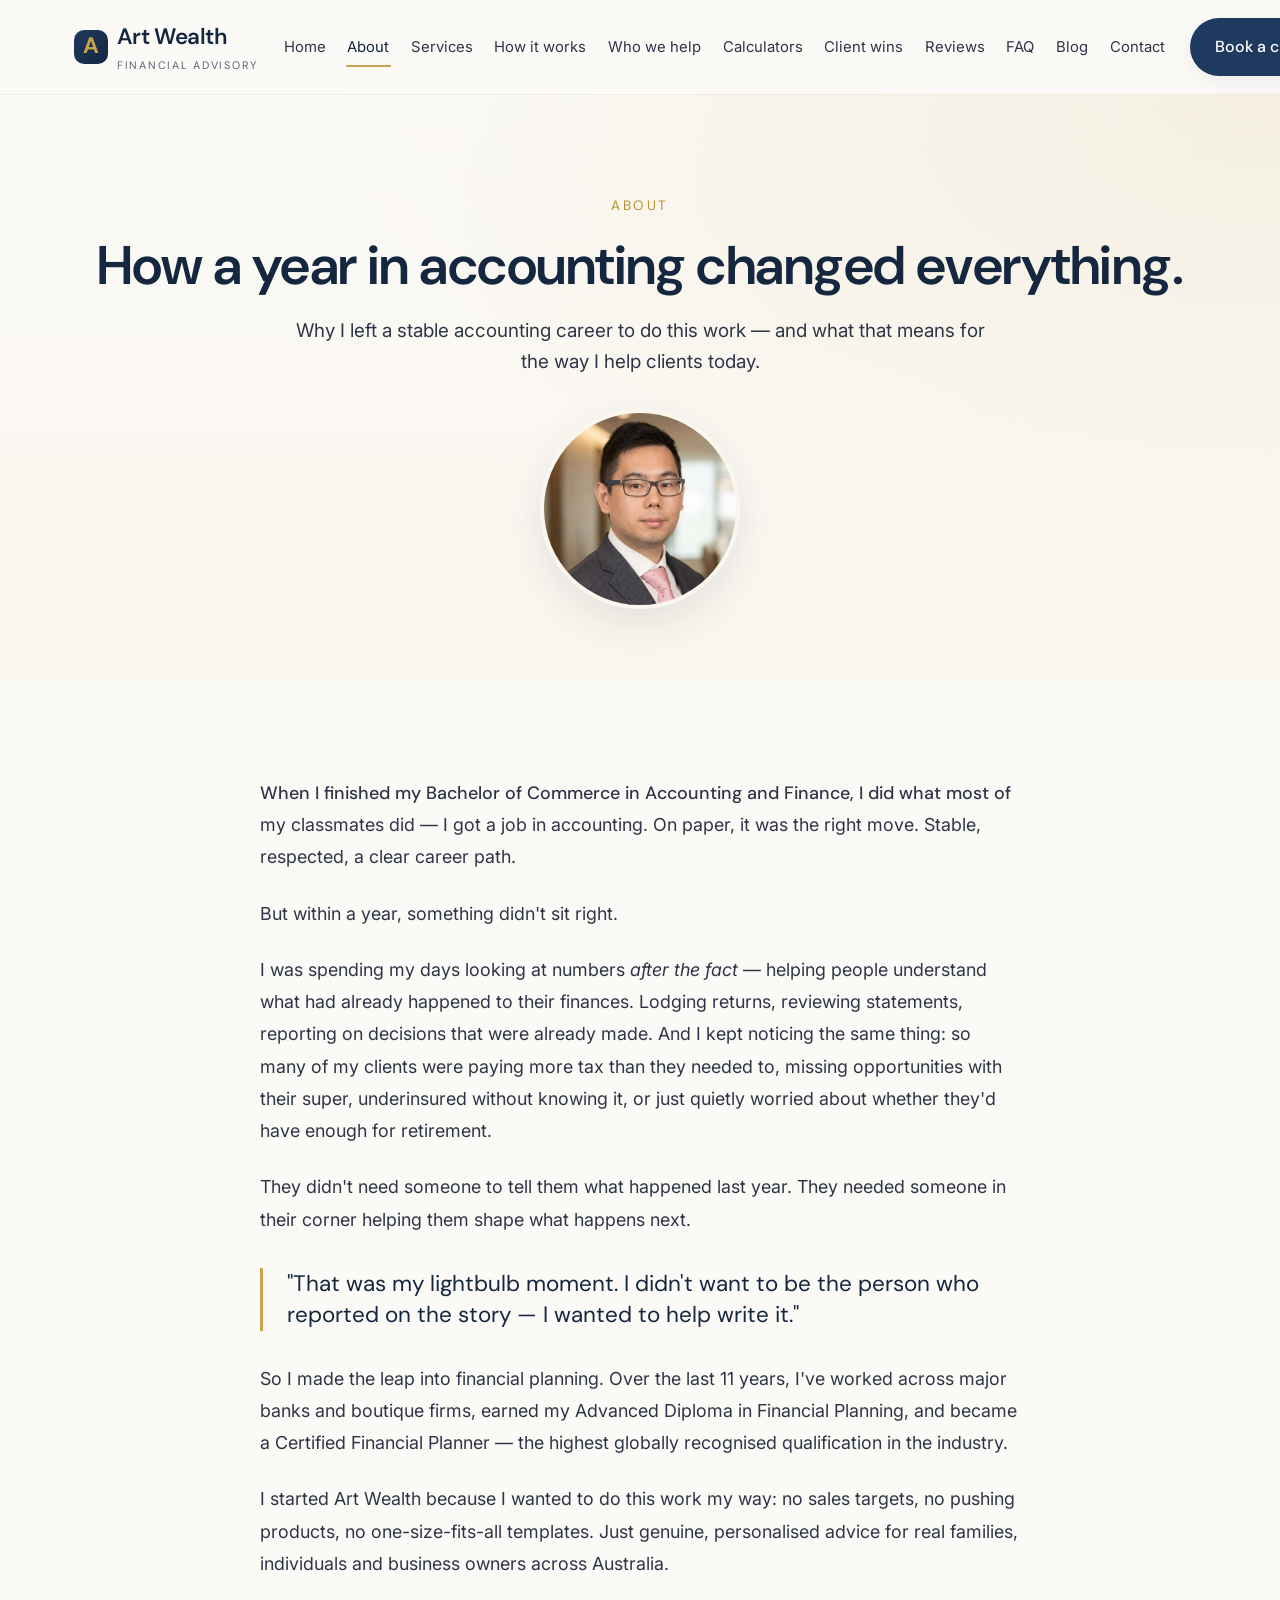
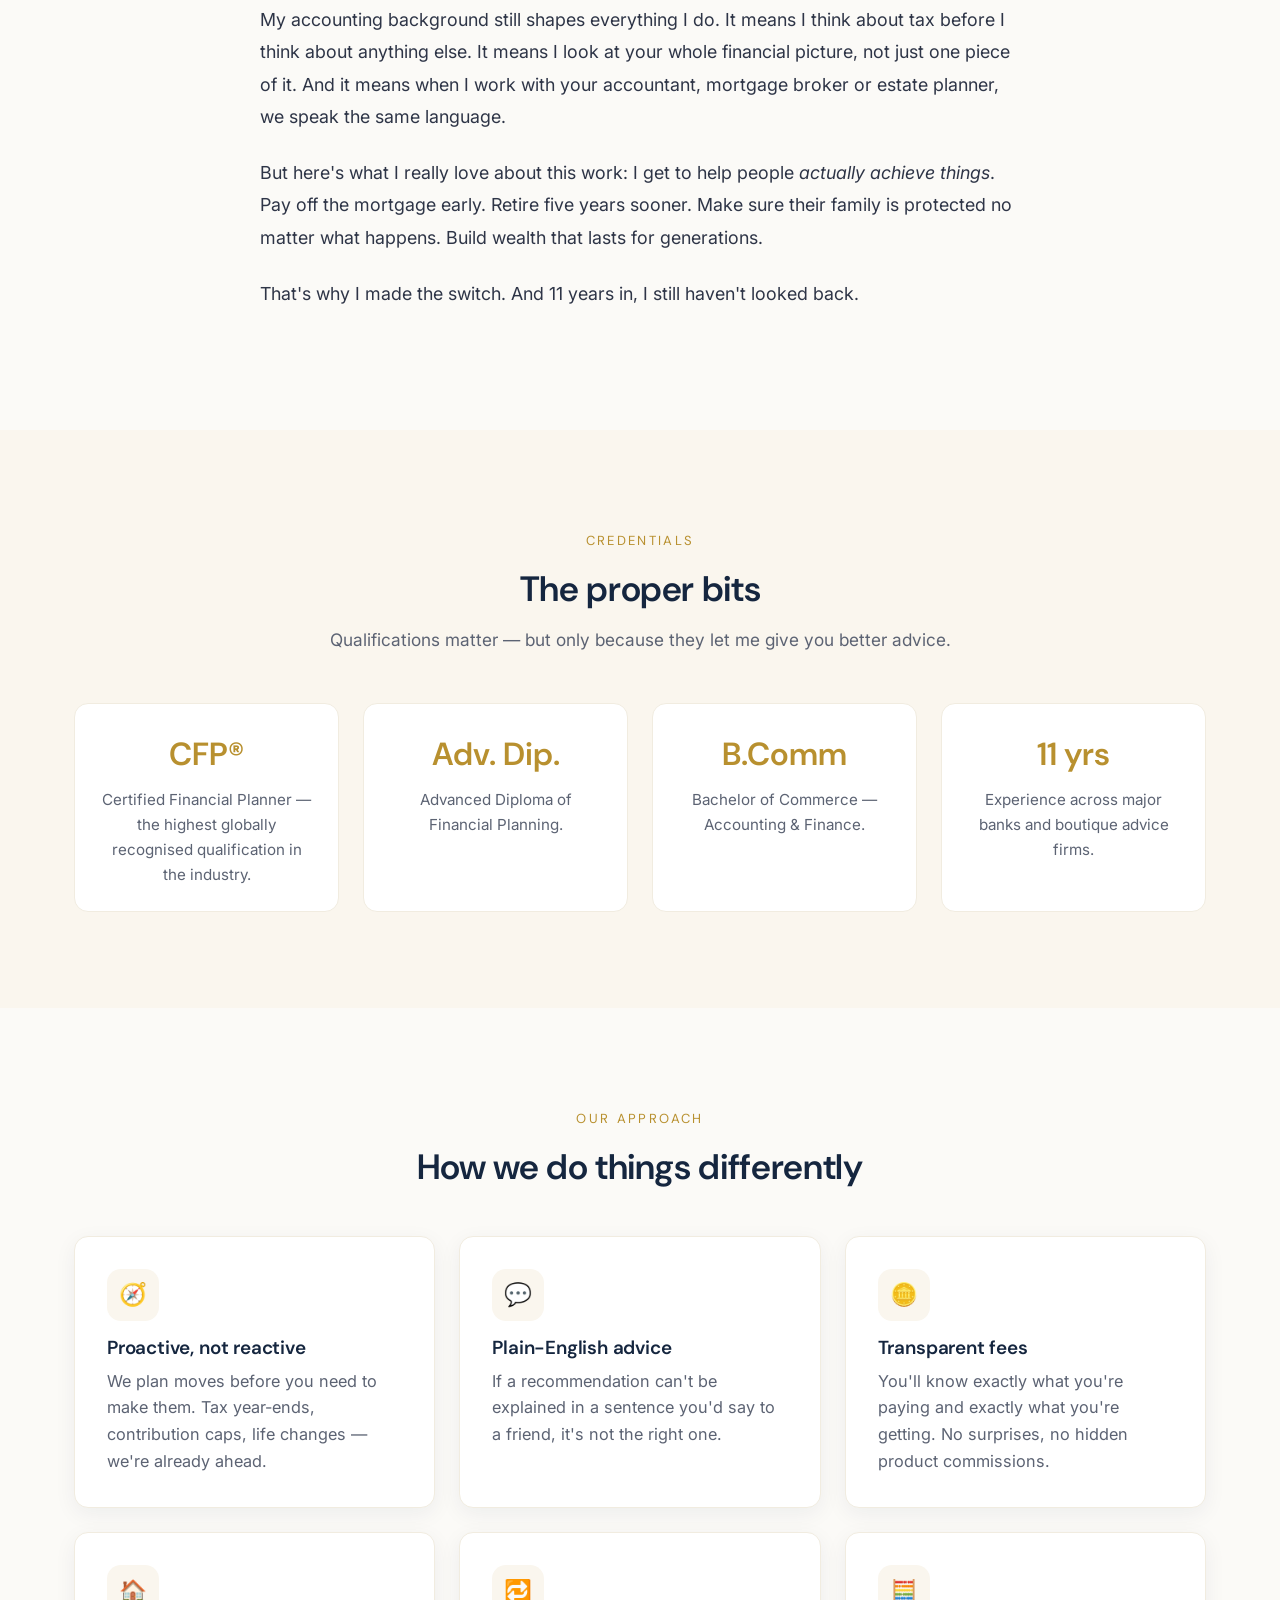
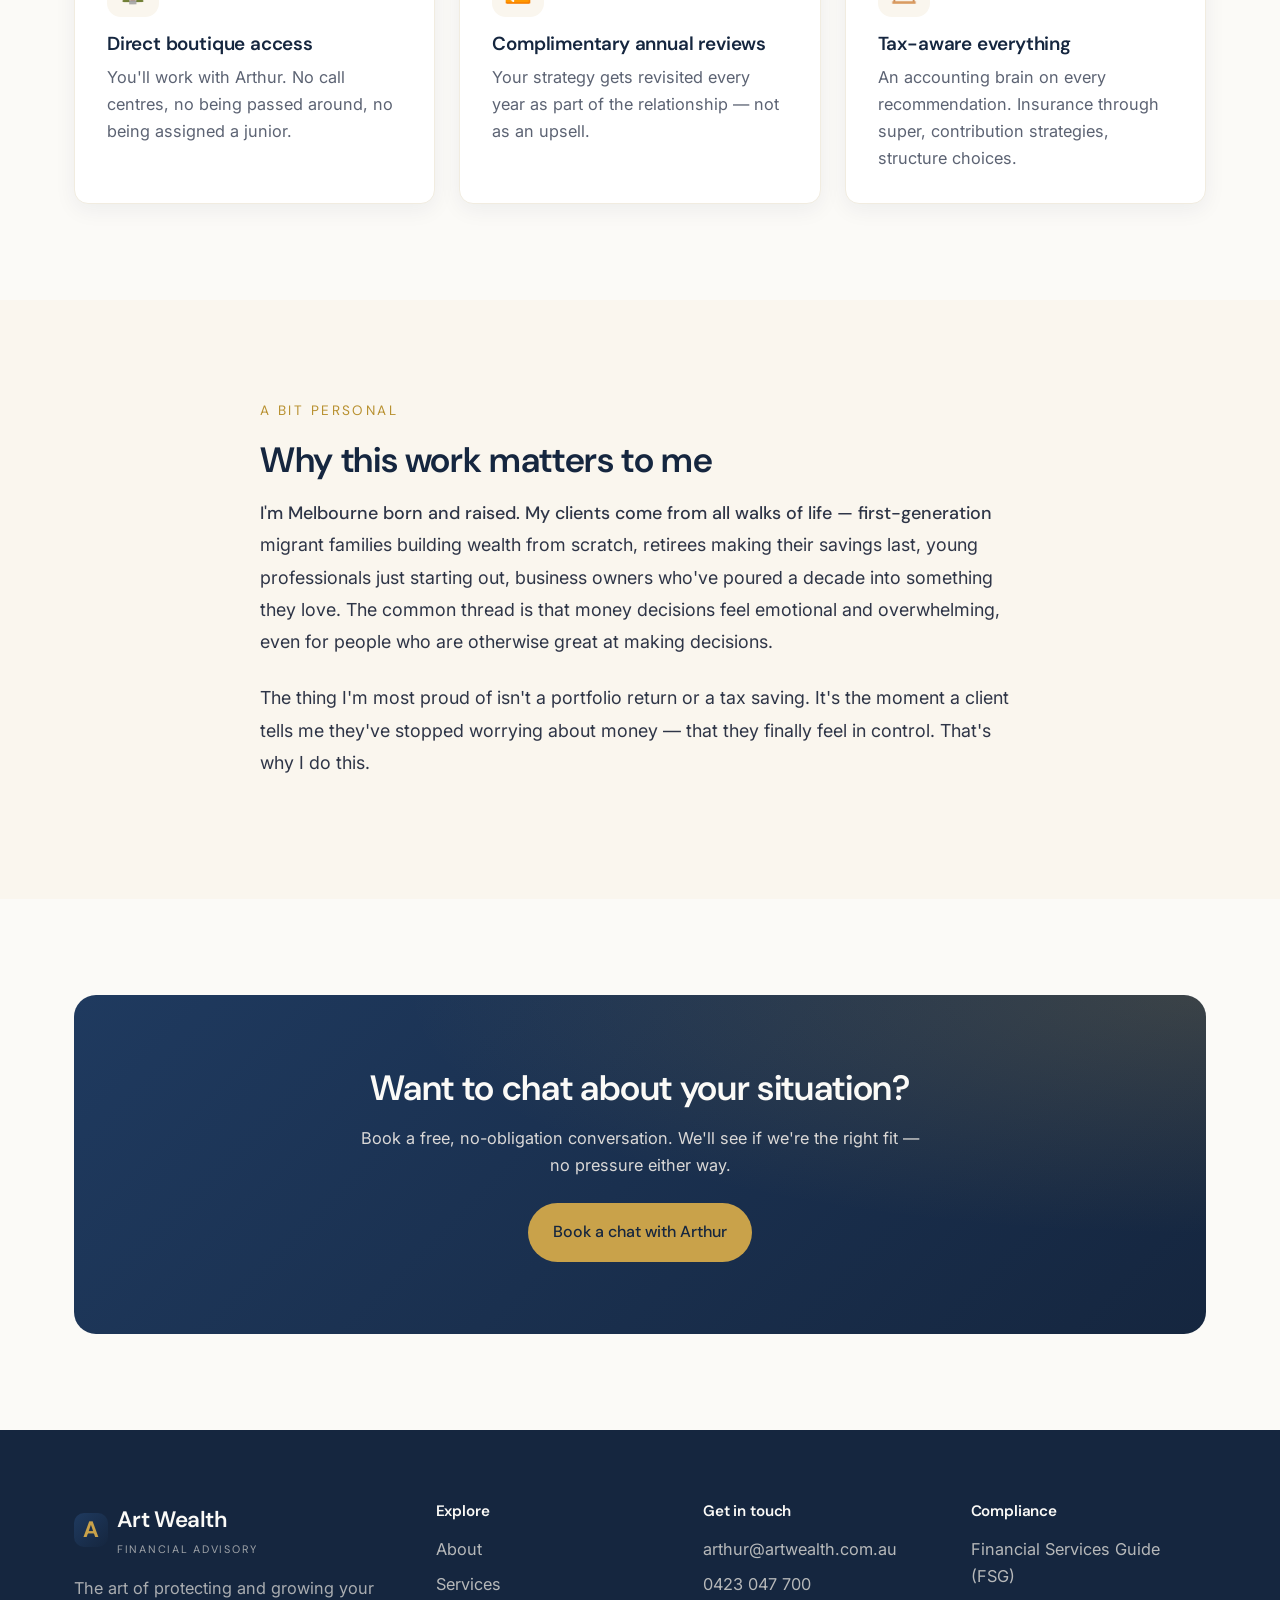
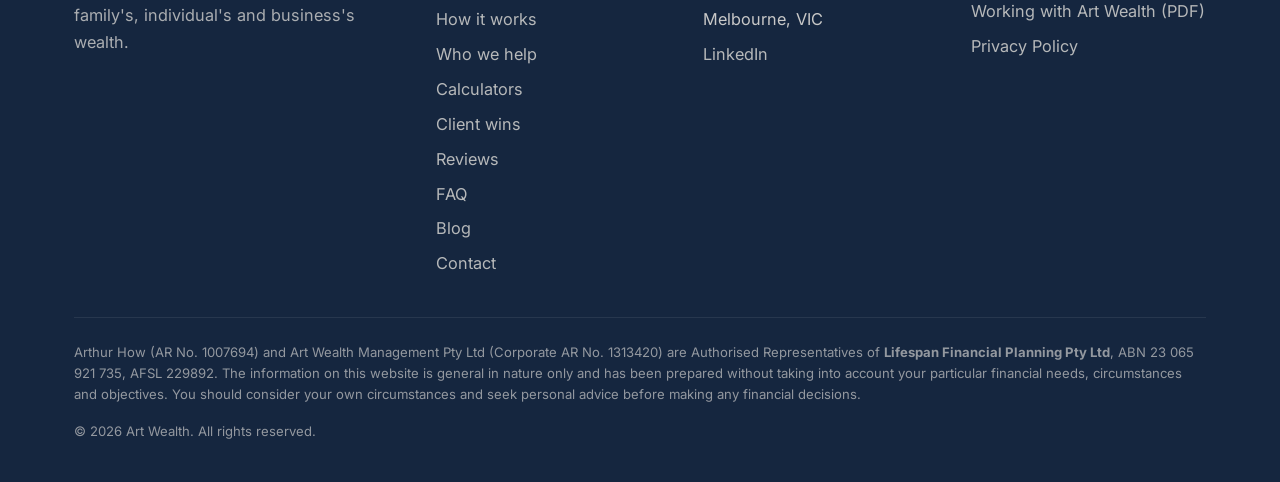
==== commit 0f15b12c: "Bio: drop 'in early 2025' founding date to remove 'new business' signal Removed the 'In early 2025, " ====
--- a/about.html
+++ b/about.html
@@ -62,7 +62,7 @@
 
       <p>So I made the leap into financial planning. Over the last 11 years, I've worked across major banks and boutique firms, earned my Advanced Diploma in Financial Planning, and became a Certified Financial Planner — the highest globally recognised qualification in the industry.</p>
 
-      <p>In early 2025, I started Art Wealth because I wanted to do this work my way: no sales targets, no pushing products, no one-size-fits-all templates. Just genuine, personalised advice for real families, individuals and business owners across Australia.</p>
+      <p>I started Art Wealth because I wanted to do this work my way: no sales targets, no pushing products, no one-size-fits-all templates. Just genuine, personalised advice for real families, individuals and business owners across Australia.</p>
 
       <p>My accounting background still shapes everything I do. It means I think about tax before I think about anything else. It means I look at your whole financial picture, not just one piece of it. And it means when I work with your accountant, mortgage broker or estate planner, we speak the same language.</p>
 
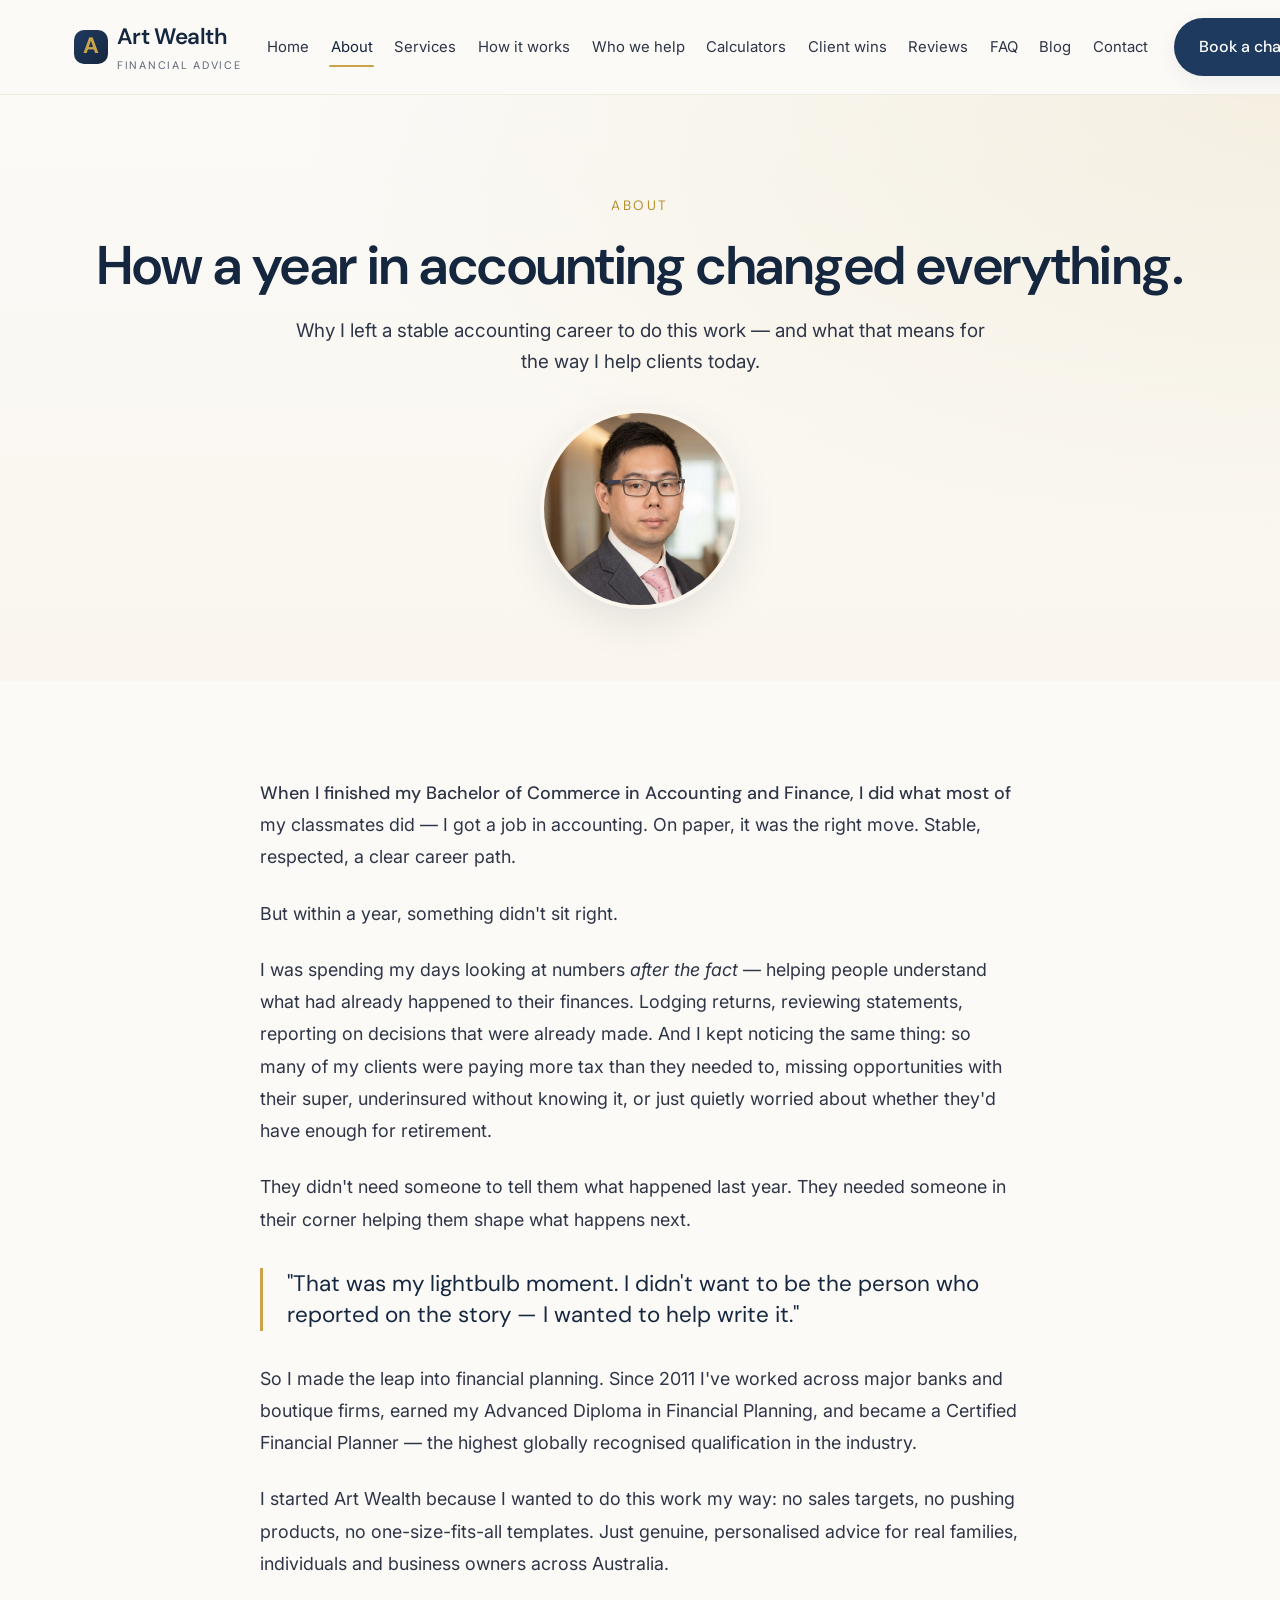
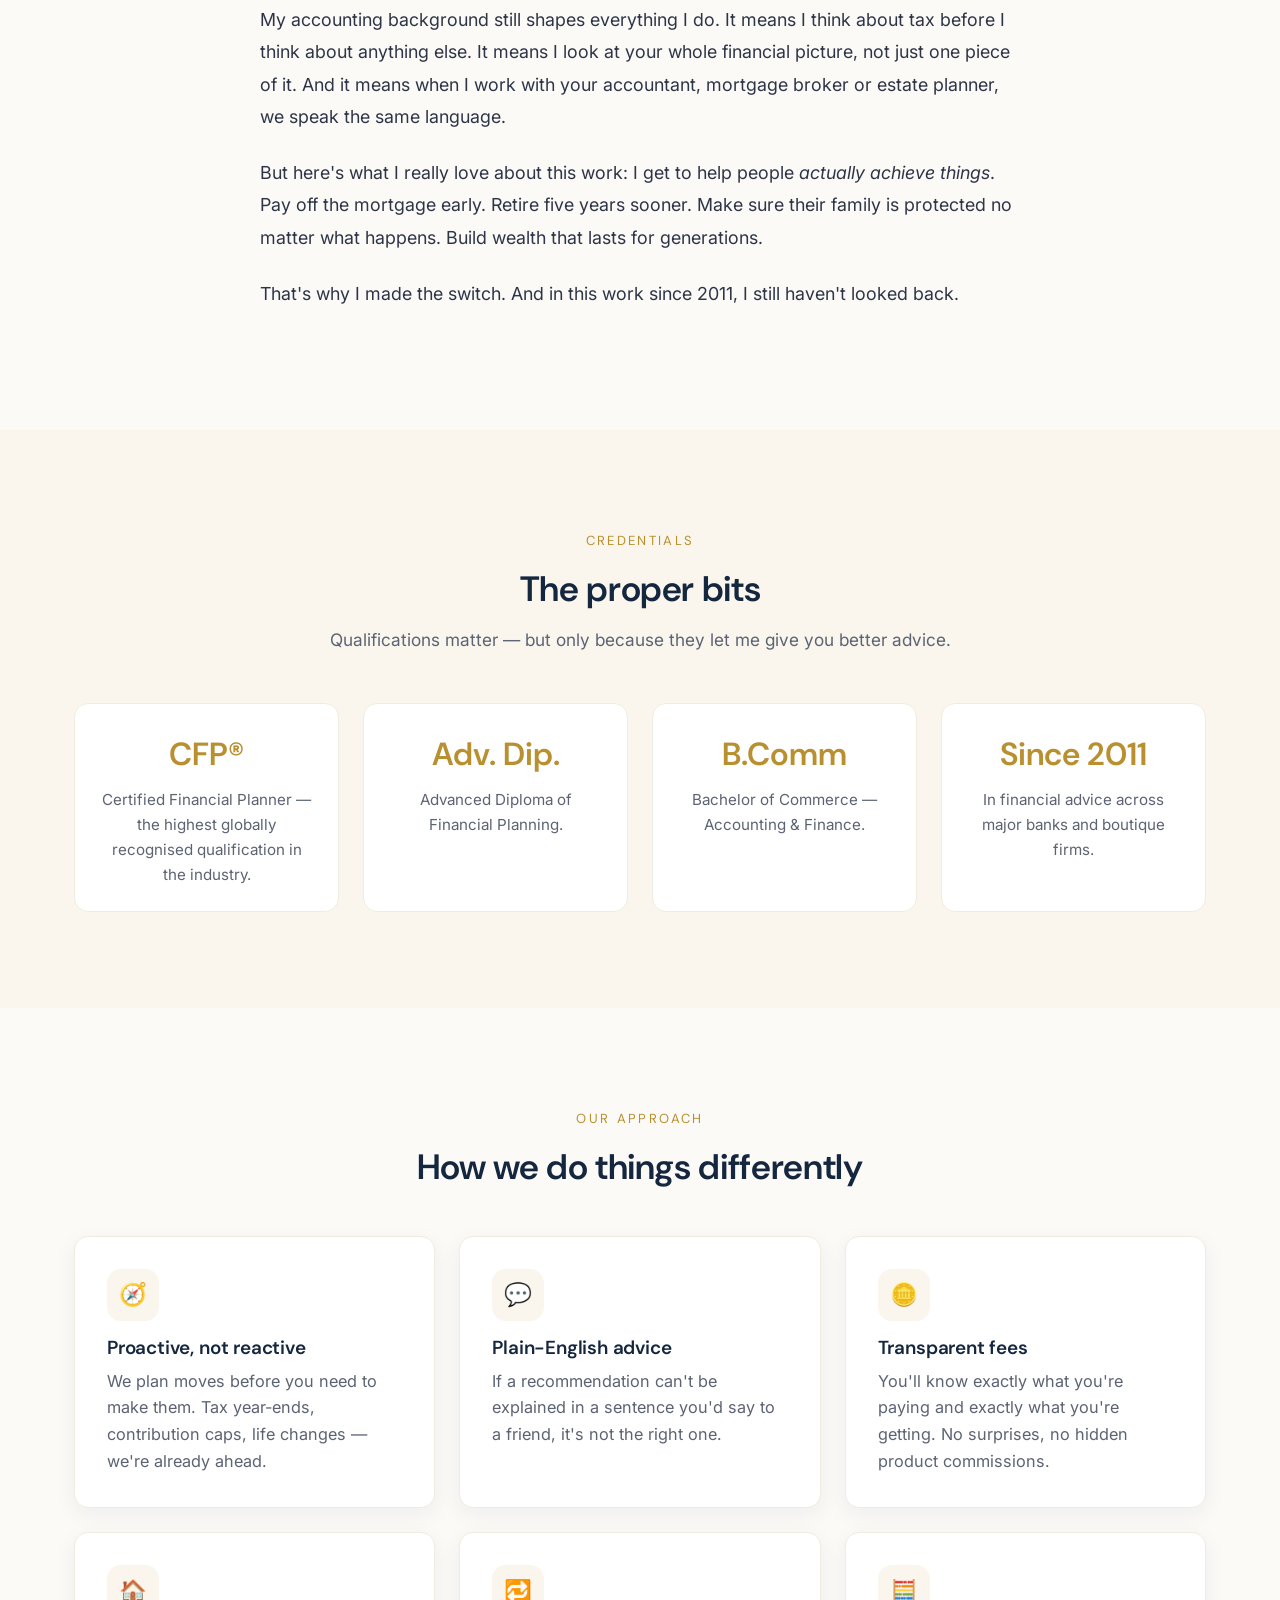
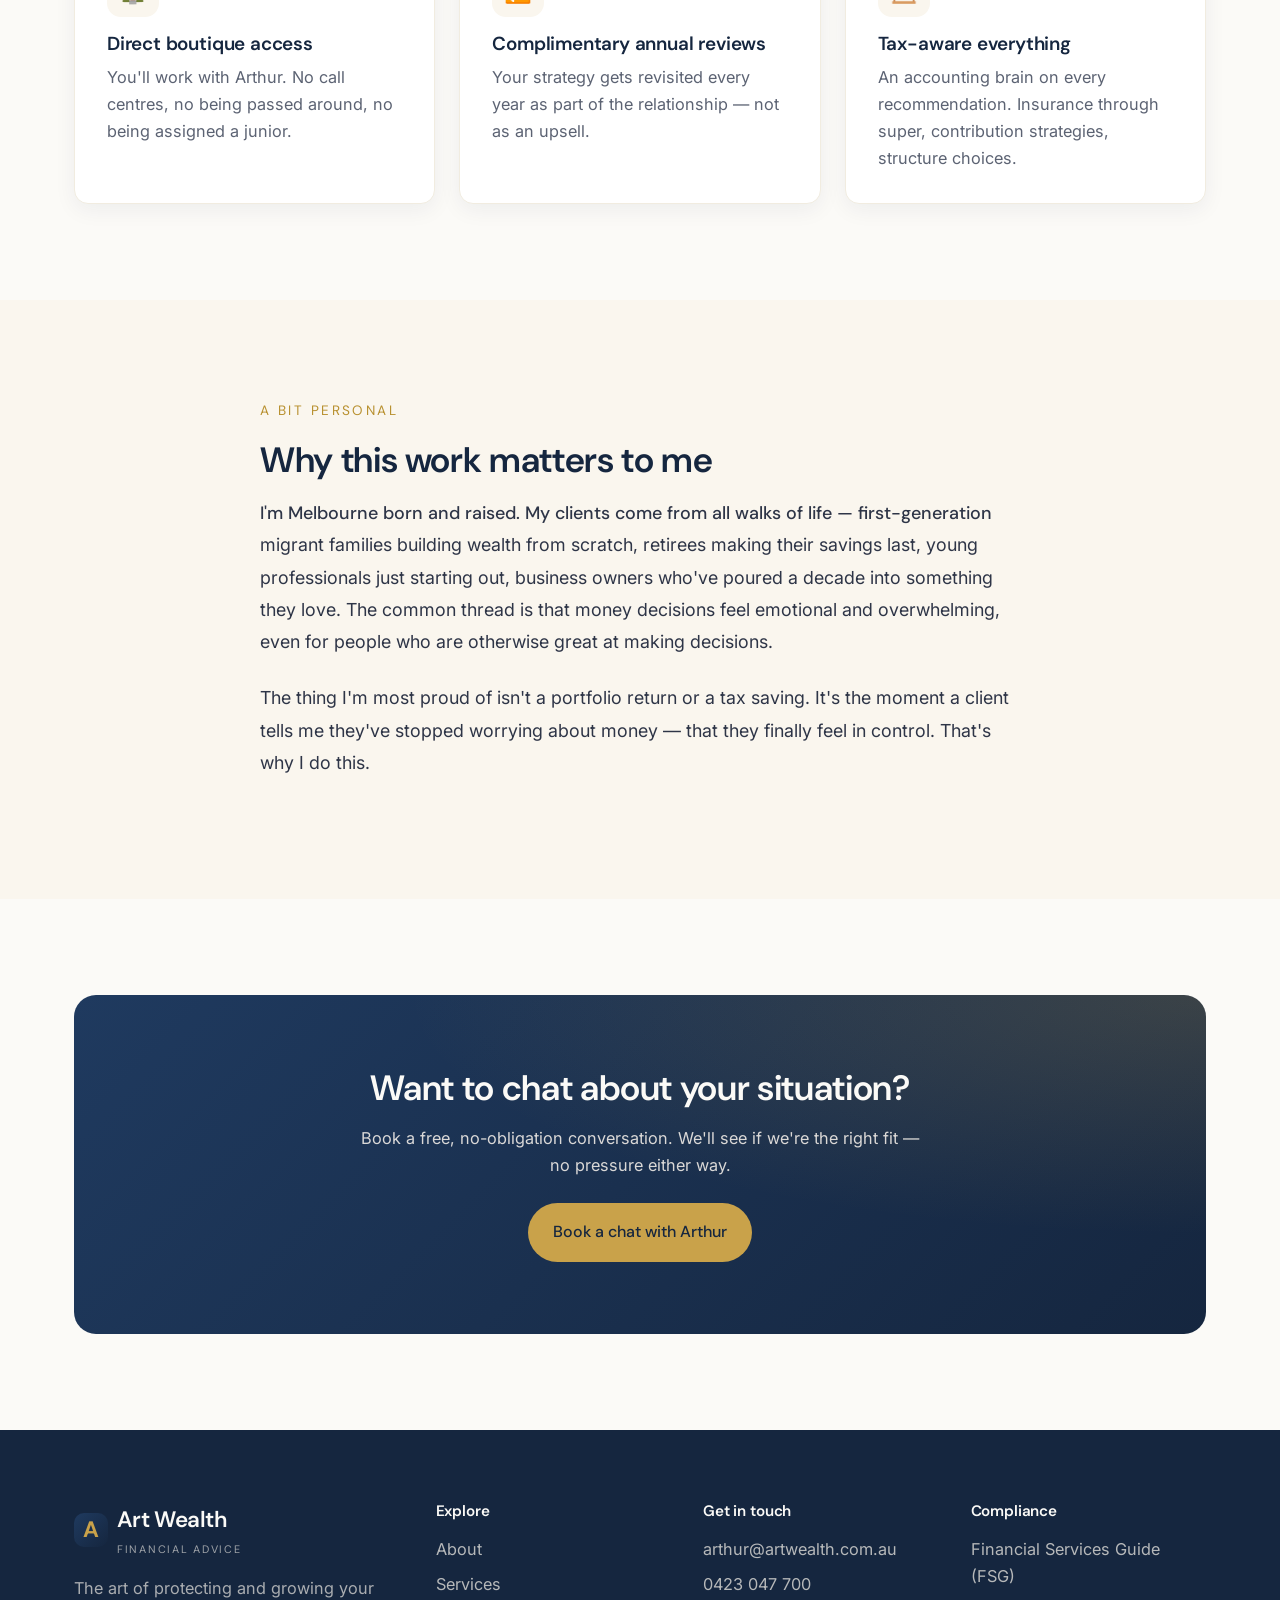
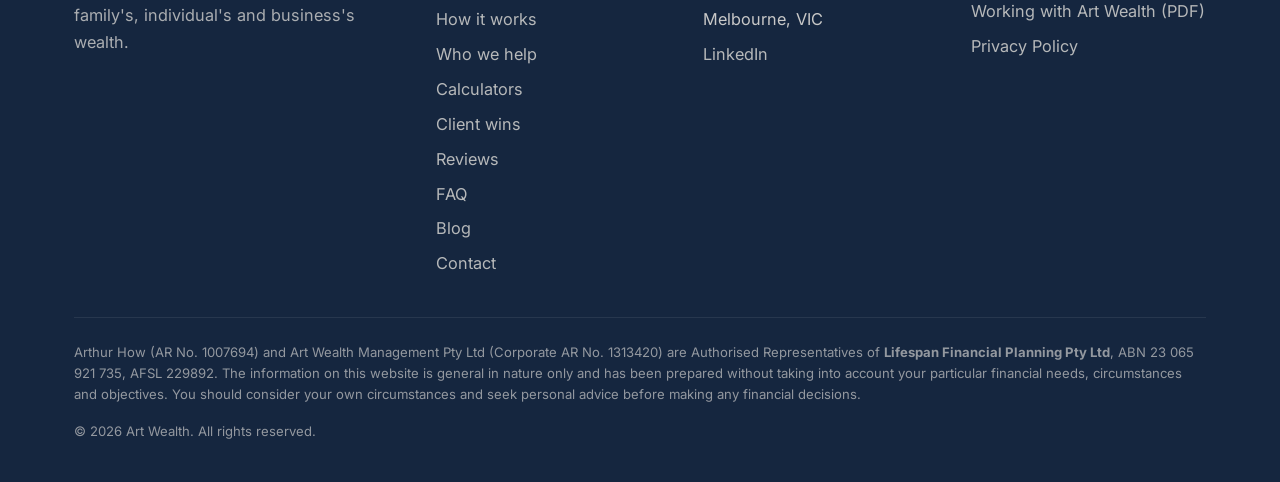
==== commit 40a5b235: "Round 1 marketing pass: Financial Advice rename, since 2011, drop Service/Persona numbers, non-align" ====
--- a/about.html
+++ b/about.html
@@ -4,7 +4,7 @@
   <meta charset="UTF-8">
   <meta name="viewport" content="width=device-width, initial-scale=1.0">
   <title>About Arthur How — Certified Financial Planner | Art Wealth Australia</title>
-  <meta name="description" content="From accounting to financial advice — meet Arthur How, CFP®, founder of Art Wealth. 11 years' experience helping Australian families, individuals and business owners.">
+  <meta name="description" content="From accounting to financial advice — meet Arthur How, CFP®, founder of Art Wealth. helping Australian families, individuals and business owners since 2011.">
   <meta name="theme-color" content="#1F3A5F">
   <link rel="preconnect" href="https://fonts.googleapis.com">
   <link rel="preconnect" href="https://fonts.gstatic.com" crossorigin>
@@ -16,7 +16,7 @@
 <header class="site-header">
   <div class="container">
     <nav class="nav">
-      <a href="index.html" class="logo"><span class="mark">A</span><span>Art Wealth<small>Financial Advisory</small></span></a>
+      <a href="index.html" class="logo"><span class="mark">A</span><span>Art Wealth<small>Financial Advice</small></span></a>
       <ul class="nav-links">
         <li><a href="index.html">Home</a></li>
         <li><a href="about.html">About</a></li>
@@ -60,7 +60,7 @@
 
       <div class="pull">"That was my lightbulb moment. I didn't want to be the person who reported on the story — I wanted to help write it."</div>
 
-      <p>So I made the leap into financial planning. Over the last 11 years, I've worked across major banks and boutique firms, earned my Advanced Diploma in Financial Planning, and became a Certified Financial Planner — the highest globally recognised qualification in the industry.</p>
+      <p>So I made the leap into financial planning. Since 2011 I've worked across major banks and boutique firms, earned my Advanced Diploma in Financial Planning, and became a Certified Financial Planner — the highest globally recognised qualification in the industry.</p>
 
       <p>I started Art Wealth because I wanted to do this work my way: no sales targets, no pushing products, no one-size-fits-all templates. Just genuine, personalised advice for real families, individuals and business owners across Australia.</p>
 
@@ -68,7 +68,7 @@
 
       <p>But here's what I really love about this work: I get to help people <em>actually achieve things</em>. Pay off the mortgage early. Retire five years sooner. Make sure their family is protected no matter what happens. Build wealth that lasts for generations.</p>
 
-      <p>That's why I made the switch. And 11 years in, I still haven't looked back.</p>
+      <p>That's why I made the switch. And in this work since 2011, I still haven't looked back.</p>
     </div>
   </div>
 </section>
@@ -95,8 +95,8 @@
         <p>Bachelor of Commerce — Accounting &amp; Finance.</p>
       </div>
       <div class="credential">
-        <span class="num">11 yrs</span>
-        <p>Experience across major banks and boutique advice firms.</p>
+        <span class="num">Since 2011</span>
+        <p>In financial advice across major banks and boutique firms.</p>
       </div>
     </div>
   </div>
@@ -172,7 +172,7 @@
   <div class="container">
     <div class="footer-grid">
       <div>
-        <a href="index.html" class="logo"><span class="mark">A</span><span>Art Wealth<small>Financial Advisory</small></span></a>
+        <a href="index.html" class="logo"><span class="mark">A</span><span>Art Wealth<small>Financial Advice</small></span></a>
         <p style="margin-top: var(--sp-2); color: rgba(251,246,238,0.65);">The art of protecting and growing your family's, individual's and business's wealth.</p>
       </div>
       <div><h4>Explore</h4><ul>
@@ -191,7 +191,7 @@
         <li><a href="mailto:arthur@artwealth.com.au">arthur@artwealth.com.au</a></li>
         <li><a href="tel:0423047700">0423 047 700</a></li>
         <li>Melbourne, VIC</li>
-        <li><a href="https://www.linkedin.com" target="_blank" rel="noopener">LinkedIn</a></li>
+        <li><a href="https://www.linkedin.com/in/arthur-how-46ab5333/" target="_blank" rel="noopener">LinkedIn</a></li>
       </ul></div>
       <div><h4>Compliance</h4><ul>
         <li><a href="docs/financial-services-guide.pdf">Financial Services Guide (FSG)</a></li>
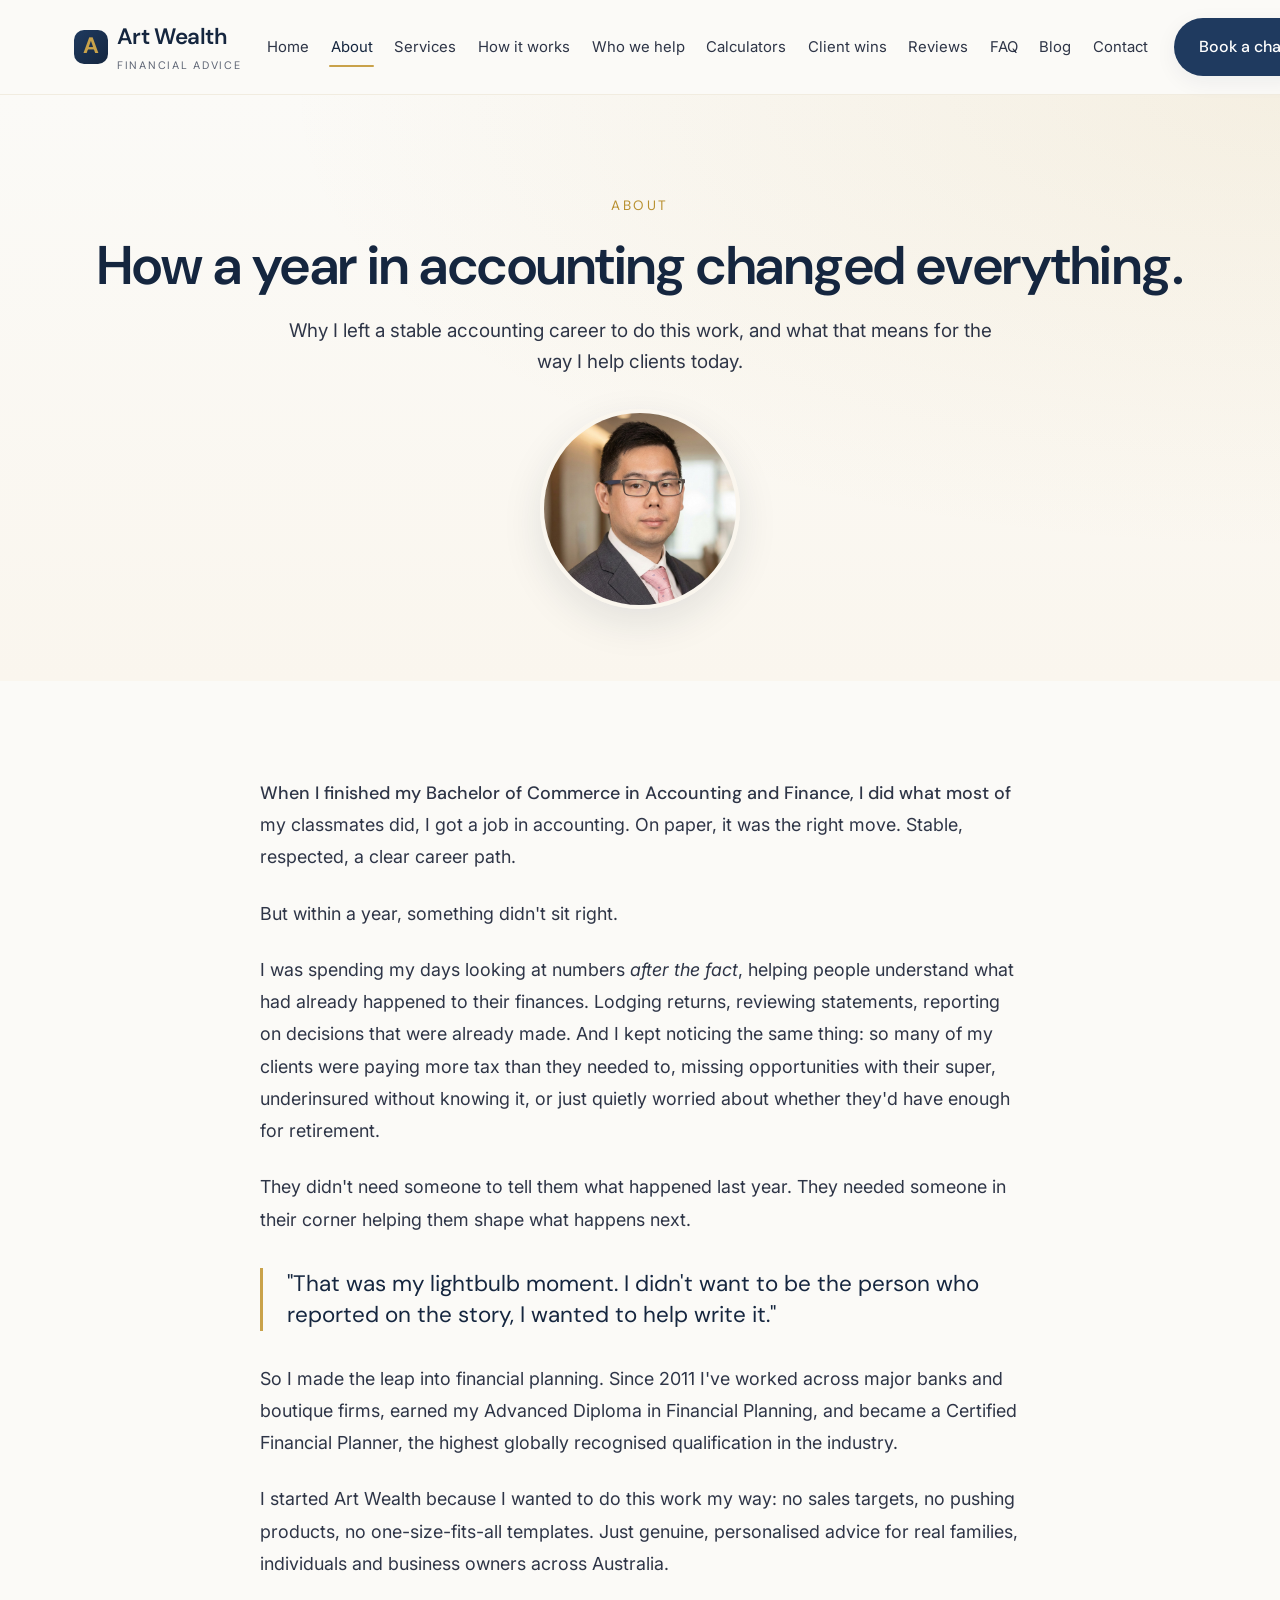
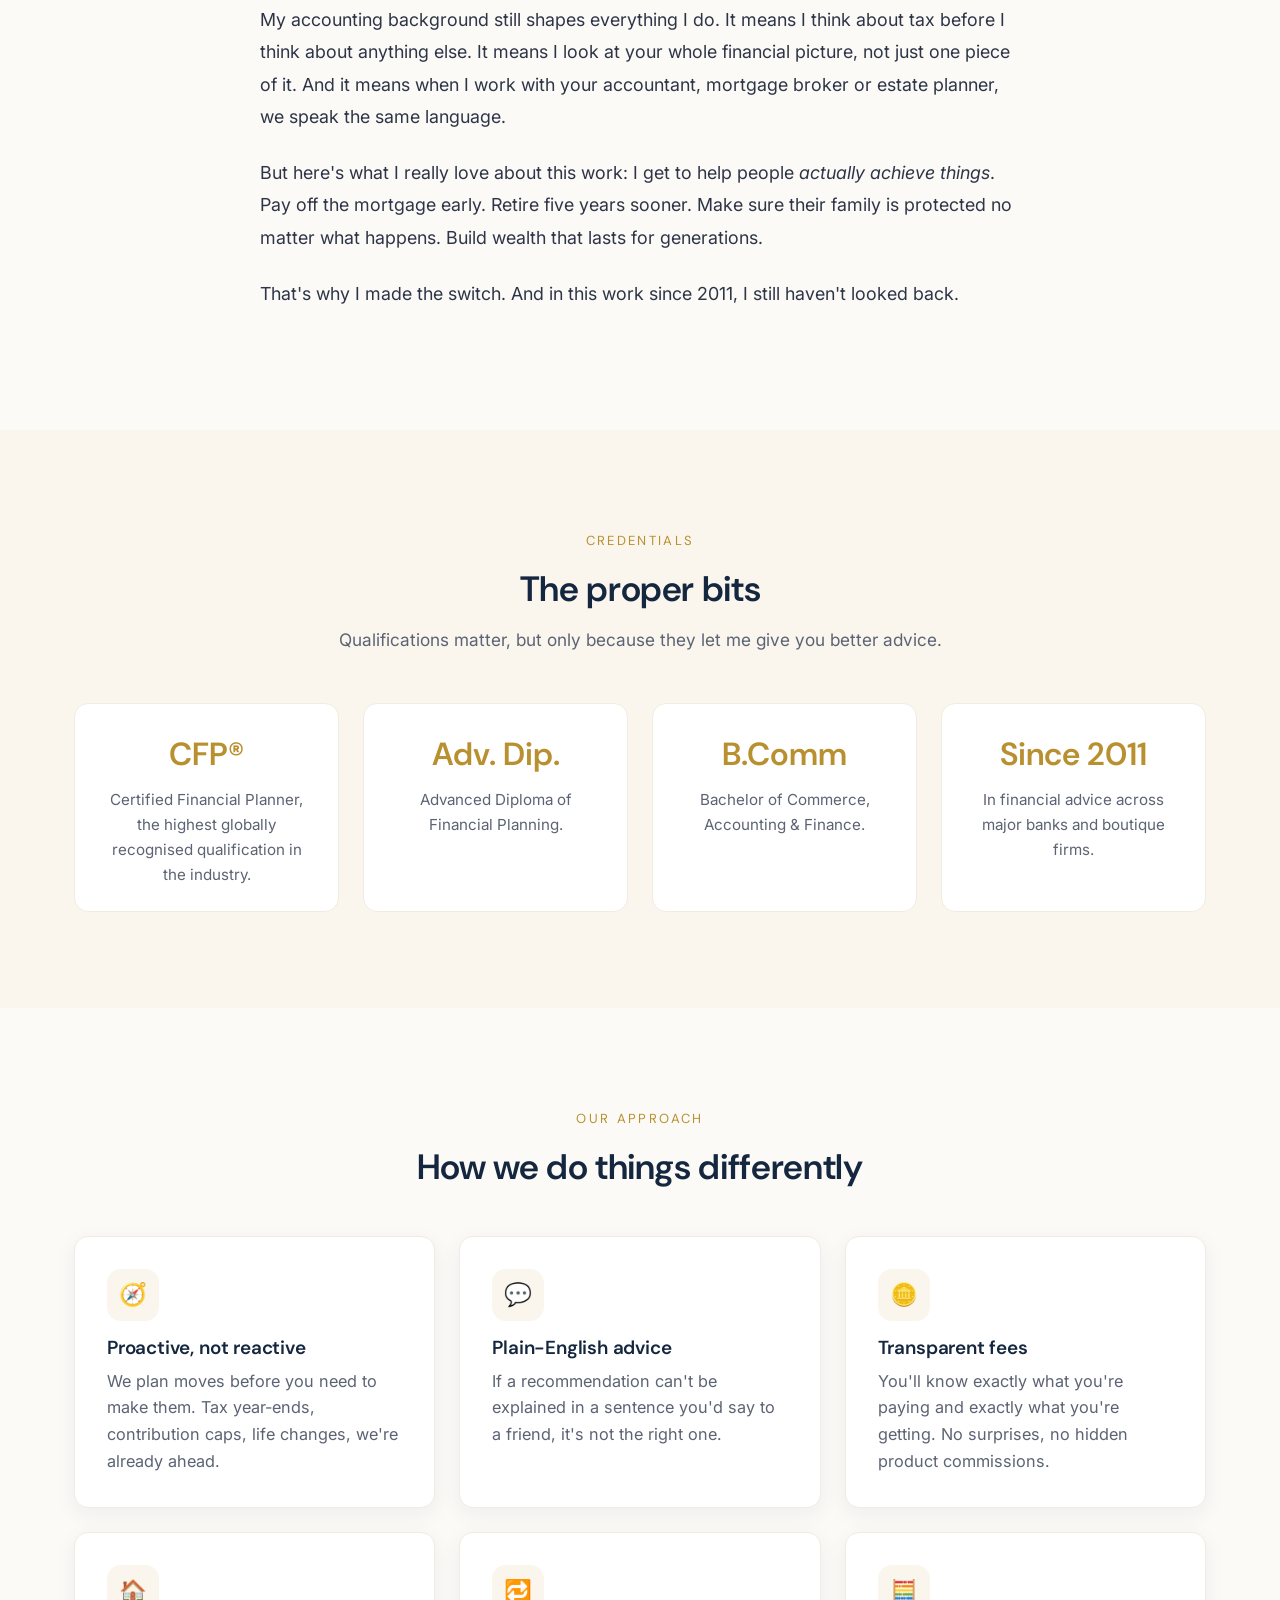
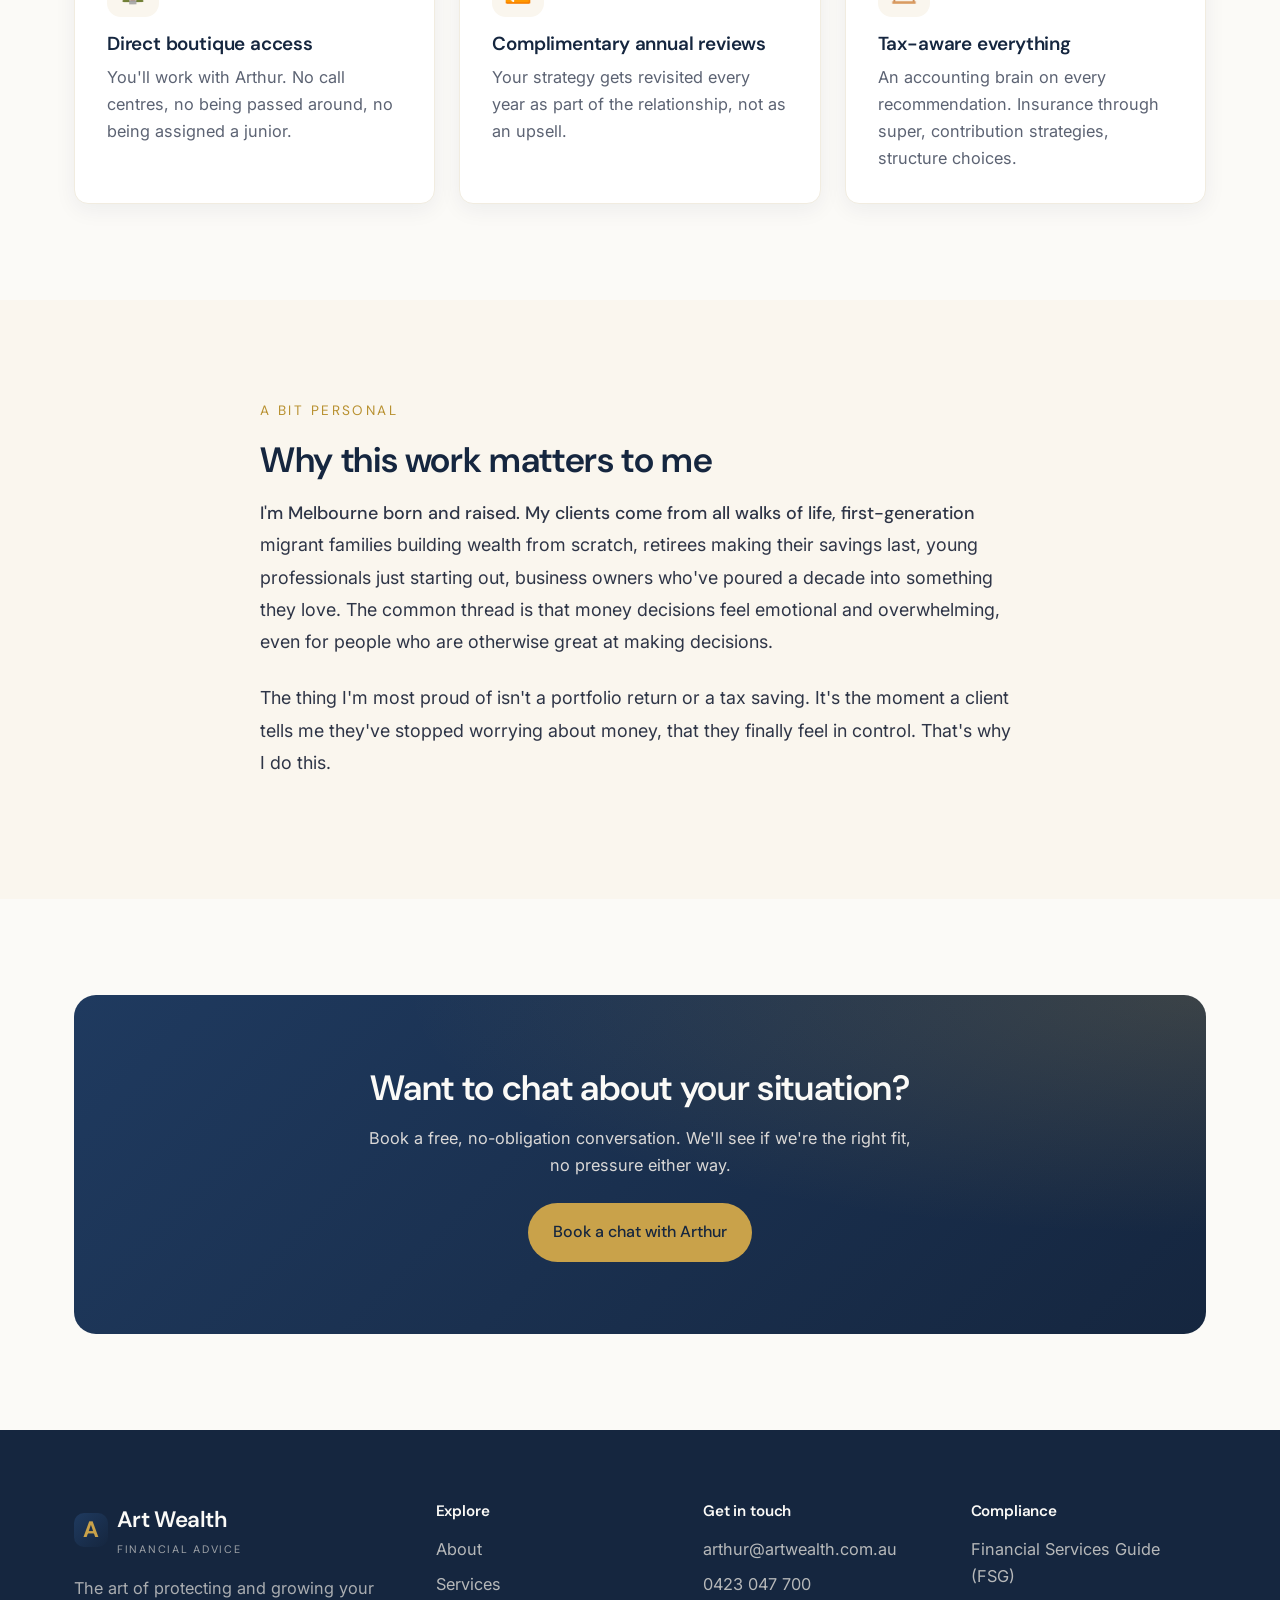
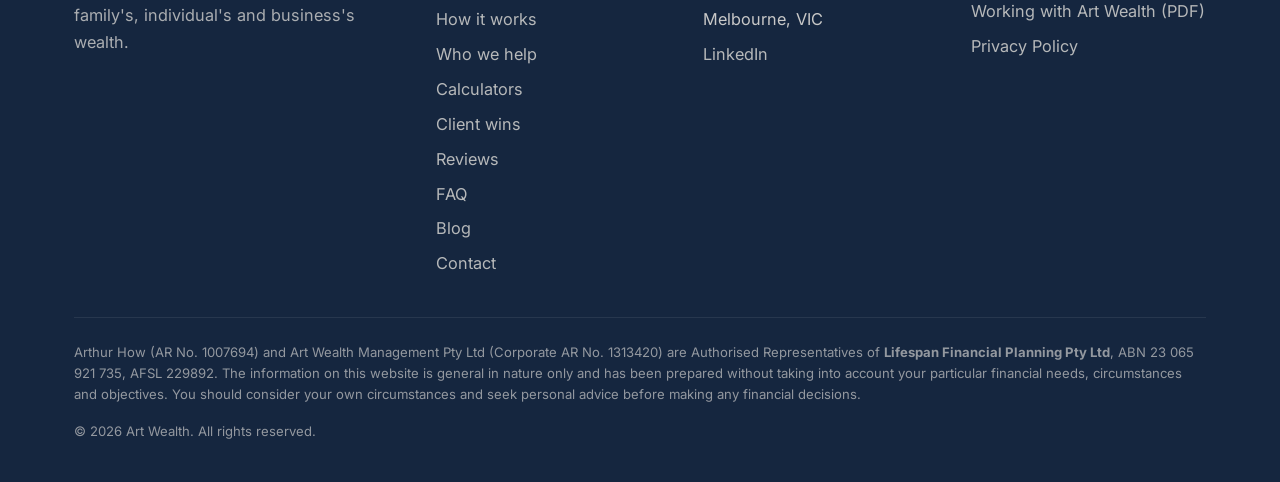
==== commit 143198cd: "Round 2: replace 191 em-dashes with commas across all pages (less AI tell)" ====
--- a/about.html
+++ b/about.html
@@ -3,8 +3,8 @@
 <head>
   <meta charset="UTF-8">
   <meta name="viewport" content="width=device-width, initial-scale=1.0">
-  <title>About Arthur How — Certified Financial Planner | Art Wealth Australia</title>
-  <meta name="description" content="From accounting to financial advice — meet Arthur How, CFP®, founder of Art Wealth. helping Australian families, individuals and business owners since 2011.">
+  <title>About Arthur How, Certified Financial Planner | Art Wealth Australia</title>
+  <meta name="description" content="From accounting to financial advice, meet Arthur How, CFP®, founder of Art Wealth. helping Australian families, individuals and business owners since 2011.">
   <meta name="theme-color" content="#1F3A5F">
   <link rel="preconnect" href="https://fonts.googleapis.com">
   <link rel="preconnect" href="https://fonts.gstatic.com" crossorigin>
@@ -40,7 +40,7 @@
   <div class="container">
     <span class="eyebrow">About</span>
     <h1>How a year in accounting changed everything.</h1>
-    <p class="lead">Why I left a stable accounting career to do this work — and what that means for the way I help clients today.</p>
+    <p class="lead">Why I left a stable accounting career to do this work, and what that means for the way I help clients today.</p>
     <div class="hero-portrait fade-in">
       <img src="assets/images/arthur-how.jpg" alt="Arthur How, Certified Financial Planner and founder of Art Wealth">
     </div>
@@ -50,17 +50,17 @@
 <section>
   <div class="container">
     <div class="story fade-in">
-      <p>When I finished my Bachelor of Commerce in Accounting and Finance, I did what most of my classmates did — I got a job in accounting. On paper, it was the right move. Stable, respected, a clear career path.</p>
+      <p>When I finished my Bachelor of Commerce in Accounting and Finance, I did what most of my classmates did, I got a job in accounting. On paper, it was the right move. Stable, respected, a clear career path.</p>
 
       <p>But within a year, something didn't sit right.</p>
 
-      <p>I was spending my days looking at numbers <em>after the fact</em> — helping people understand what had already happened to their finances. Lodging returns, reviewing statements, reporting on decisions that were already made. And I kept noticing the same thing: so many of my clients were paying more tax than they needed to, missing opportunities with their super, underinsured without knowing it, or just quietly worried about whether they'd have enough for retirement.</p>
+      <p>I was spending my days looking at numbers <em>after the fact</em>, helping people understand what had already happened to their finances. Lodging returns, reviewing statements, reporting on decisions that were already made. And I kept noticing the same thing: so many of my clients were paying more tax than they needed to, missing opportunities with their super, underinsured without knowing it, or just quietly worried about whether they'd have enough for retirement.</p>
 
       <p>They didn't need someone to tell them what happened last year. They needed someone in their corner helping them shape what happens next.</p>
 
-      <div class="pull">"That was my lightbulb moment. I didn't want to be the person who reported on the story — I wanted to help write it."</div>
-
-      <p>So I made the leap into financial planning. Since 2011 I've worked across major banks and boutique firms, earned my Advanced Diploma in Financial Planning, and became a Certified Financial Planner — the highest globally recognised qualification in the industry.</p>
+      <div class="pull">"That was my lightbulb moment. I didn't want to be the person who reported on the story, I wanted to help write it."</div>
+
+      <p>So I made the leap into financial planning. Since 2011 I've worked across major banks and boutique firms, earned my Advanced Diploma in Financial Planning, and became a Certified Financial Planner, the highest globally recognised qualification in the industry.</p>
 
       <p>I started Art Wealth because I wanted to do this work my way: no sales targets, no pushing products, no one-size-fits-all templates. Just genuine, personalised advice for real families, individuals and business owners across Australia.</p>
 
@@ -79,12 +79,12 @@
     <div class="section-head fade-in">
       <span class="eyebrow">Credentials</span>
       <h2>The proper bits</h2>
-      <p>Qualifications matter — but only because they let me give you better advice.</p>
+      <p>Qualifications matter, but only because they let me give you better advice.</p>
     </div>
     <div class="credentials-grid">
       <div class="credential">
         <span class="num">CFP®</span>
-        <p>Certified Financial Planner — the highest globally recognised qualification in the industry.</p>
+        <p>Certified Financial Planner, the highest globally recognised qualification in the industry.</p>
       </div>
       <div class="credential">
         <span class="num">Adv. Dip.</span>
@@ -92,7 +92,7 @@
       </div>
       <div class="credential">
         <span class="num">B.Comm</span>
-        <p>Bachelor of Commerce — Accounting &amp; Finance.</p>
+        <p>Bachelor of Commerce, Accounting &amp; Finance.</p>
       </div>
       <div class="credential">
         <span class="num">Since 2011</span>
@@ -113,7 +113,7 @@
       <div class="card fade-in">
         <div class="icon" aria-hidden="true">🧭</div>
         <h3>Proactive, not reactive</h3>
-        <p>We plan moves before you need to make them. Tax year-ends, contribution caps, life changes — we're already ahead.</p>
+        <p>We plan moves before you need to make them. Tax year-ends, contribution caps, life changes, we're already ahead.</p>
       </div>
       <div class="card fade-in">
         <div class="icon" aria-hidden="true">💬</div>
@@ -133,7 +133,7 @@
       <div class="card fade-in">
         <div class="icon" aria-hidden="true">🔁</div>
         <h3>Complimentary annual reviews</h3>
-        <p>Your strategy gets revisited every year as part of the relationship — not as an upsell.</p>
+        <p>Your strategy gets revisited every year as part of the relationship, not as an upsell.</p>
       </div>
       <div class="card fade-in">
         <div class="icon" aria-hidden="true">🧮</div>
@@ -150,8 +150,8 @@
     <div class="story fade-in">
       <span class="eyebrow" style="display: inline-block; color: var(--honey-600); font-family: var(--font-display); font-size: 0.85rem; letter-spacing: 0.18em; text-transform: uppercase; margin-bottom: var(--sp-2);">A bit personal</span>
       <h2 style="text-align: left;">Why this work matters to me</h2>
-      <p>I'm Melbourne born and raised. My clients come from all walks of life — first-generation migrant families building wealth from scratch, retirees making their savings last, young professionals just starting out, business owners who've poured a decade into something they love. The common thread is that money decisions feel emotional and overwhelming, even for people who are otherwise great at making decisions.</p>
-      <p>The thing I'm most proud of isn't a portfolio return or a tax saving. It's the moment a client tells me they've stopped worrying about money — that they finally feel in control. That's why I do this.</p>
+      <p>I'm Melbourne born and raised. My clients come from all walks of life, first-generation migrant families building wealth from scratch, retirees making their savings last, young professionals just starting out, business owners who've poured a decade into something they love. The common thread is that money decisions feel emotional and overwhelming, even for people who are otherwise great at making decisions.</p>
+      <p>The thing I'm most proud of isn't a portfolio return or a tax saving. It's the moment a client tells me they've stopped worrying about money, that they finally feel in control. That's why I do this.</p>
     </div>
   </div>
 </section>
@@ -161,7 +161,7 @@
   <div class="container">
     <div class="cta-banner fade-in">
       <h2>Want to chat about your situation?</h2>
-      <p>Book a free, no-obligation conversation. We'll see if we're the right fit — no pressure either way.</p>
+      <p>Book a free, no-obligation conversation. We'll see if we're the right fit, no pressure either way.</p>
       <a href="contact.html" class="btn btn-honey">Book a chat with Arthur</a>
     </div>
   </div>
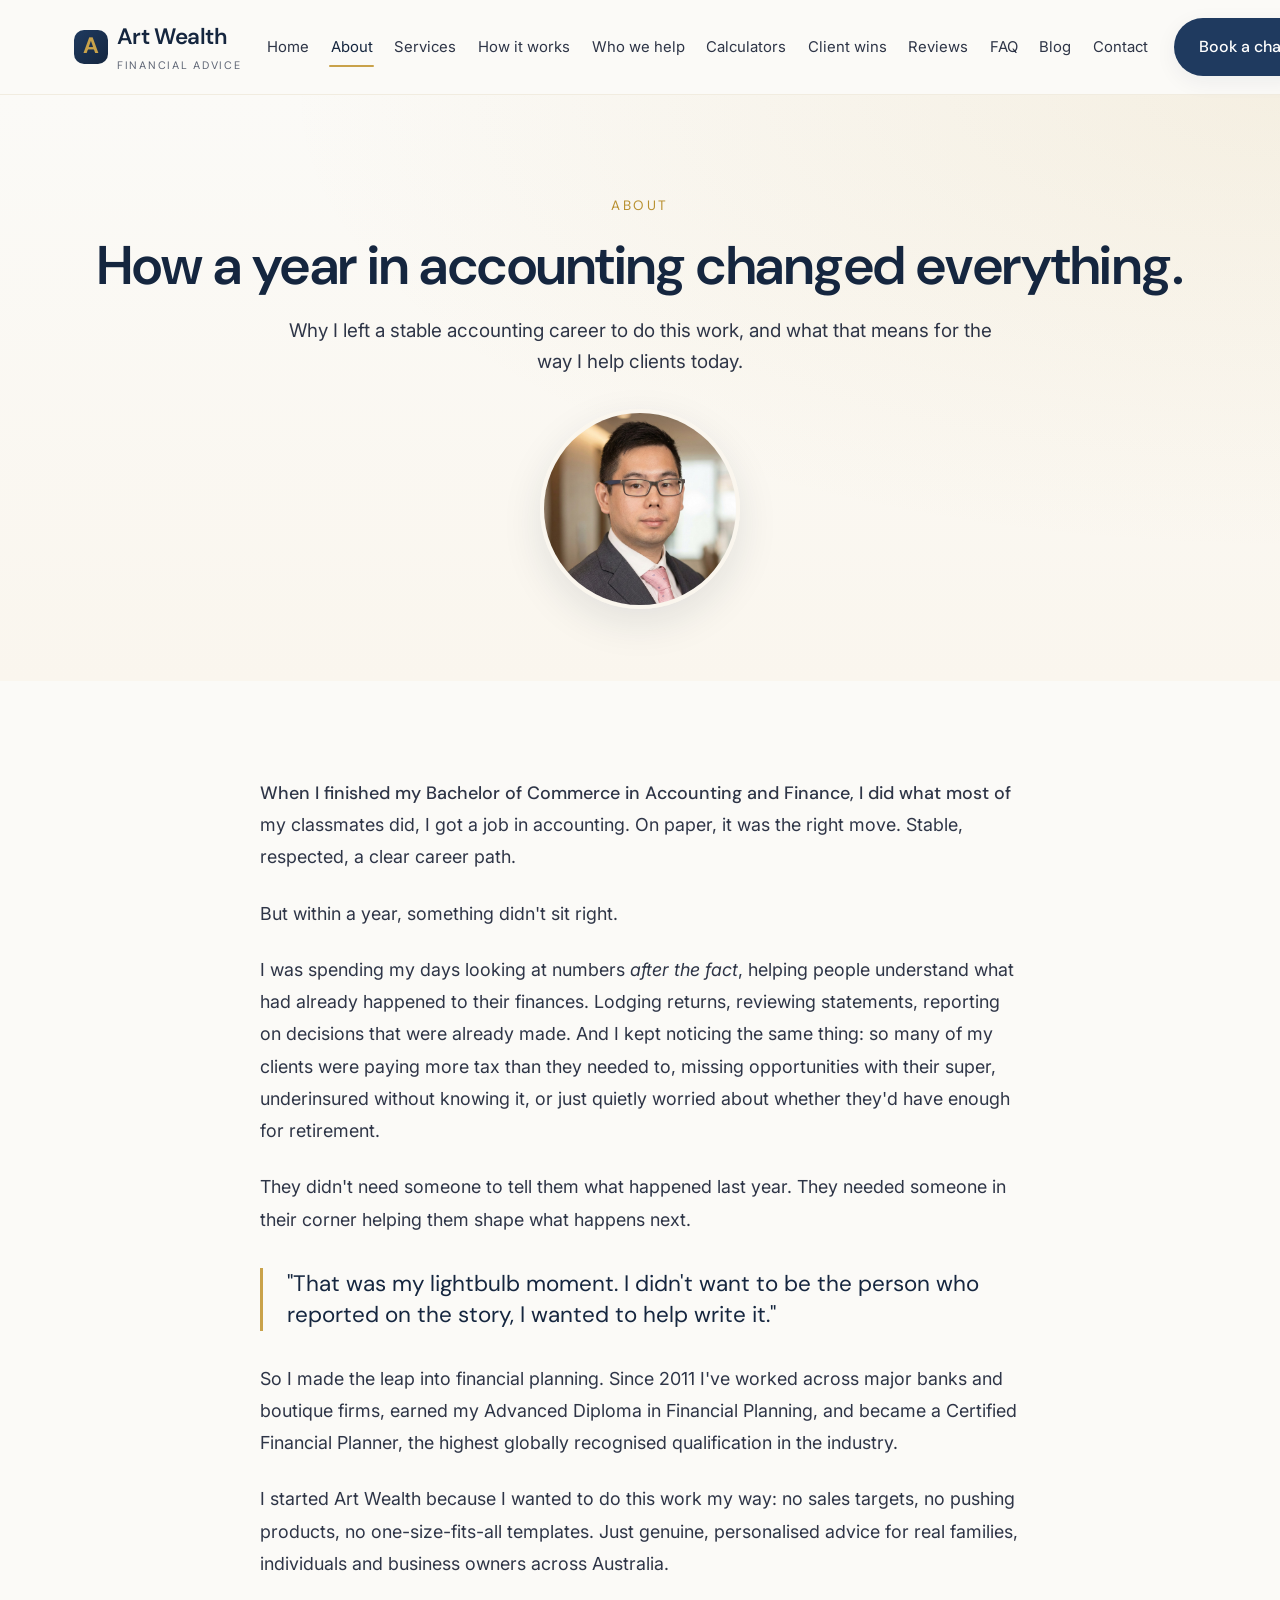
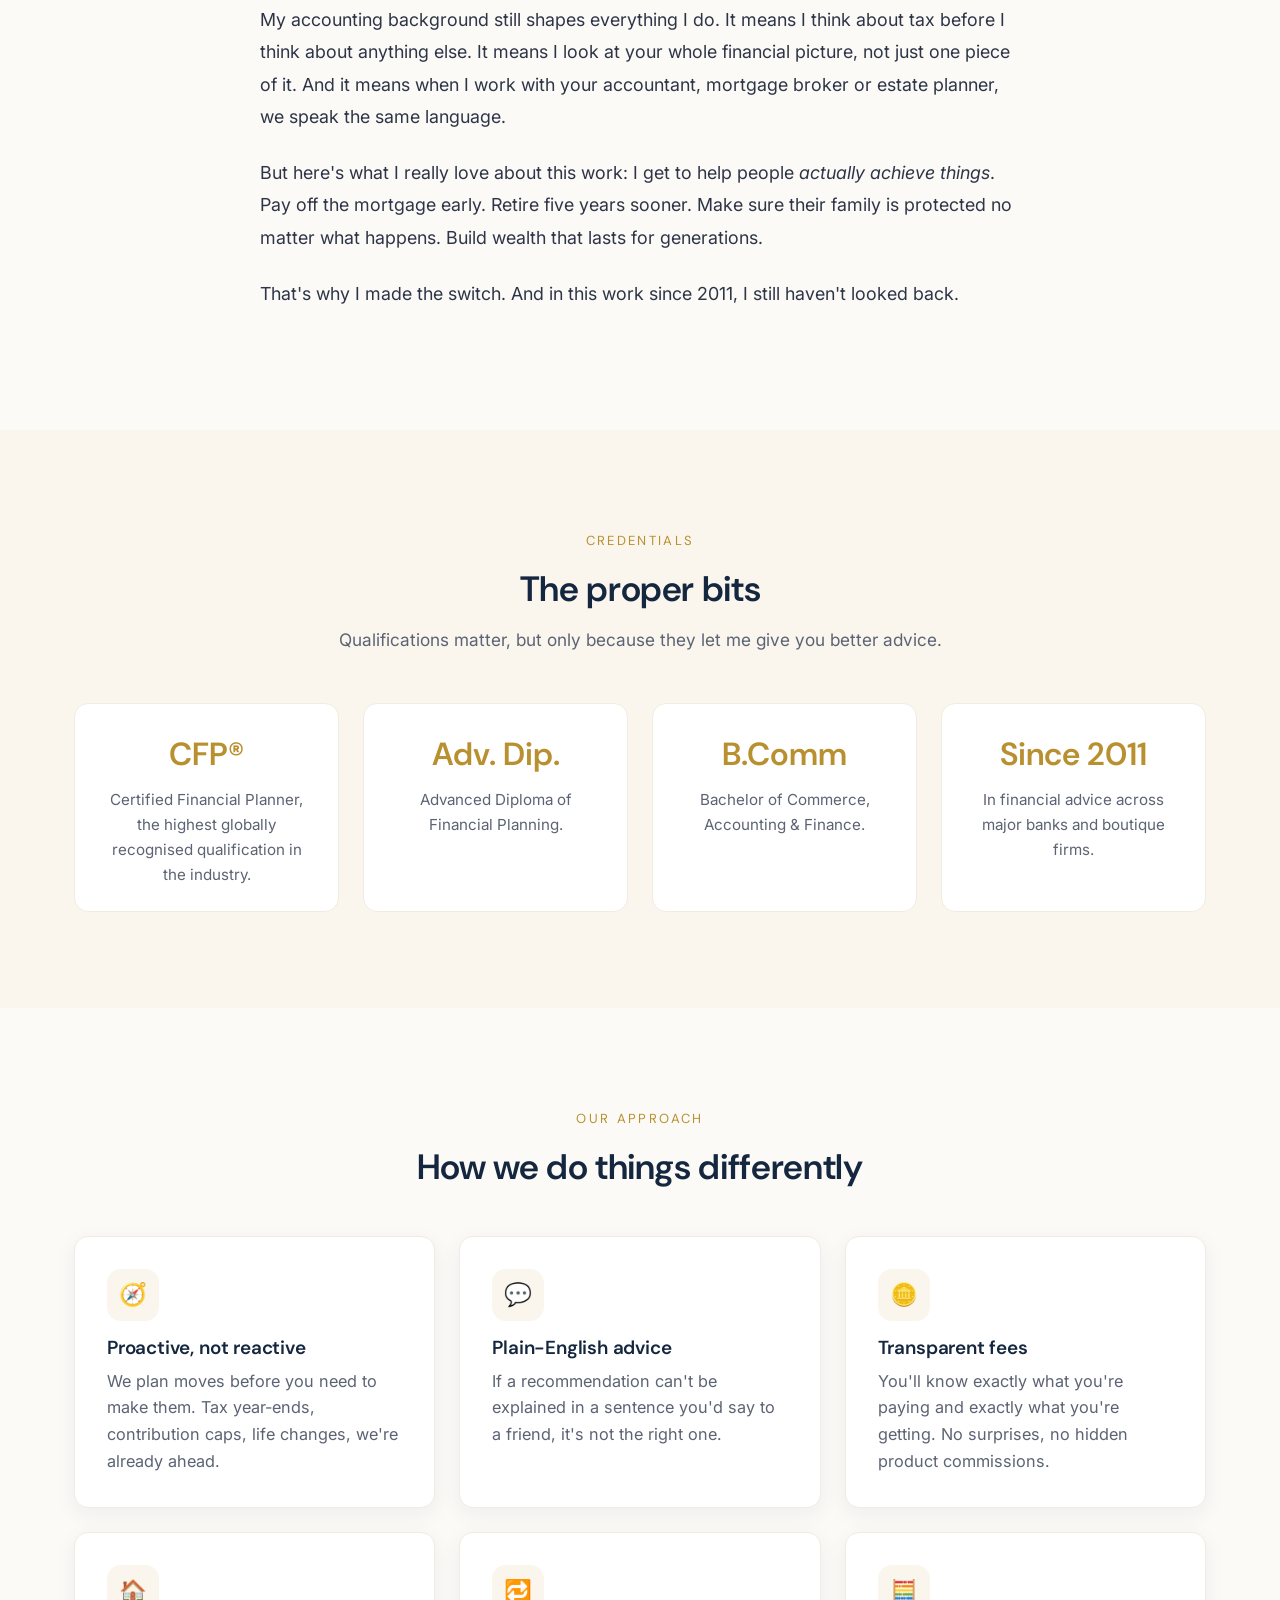
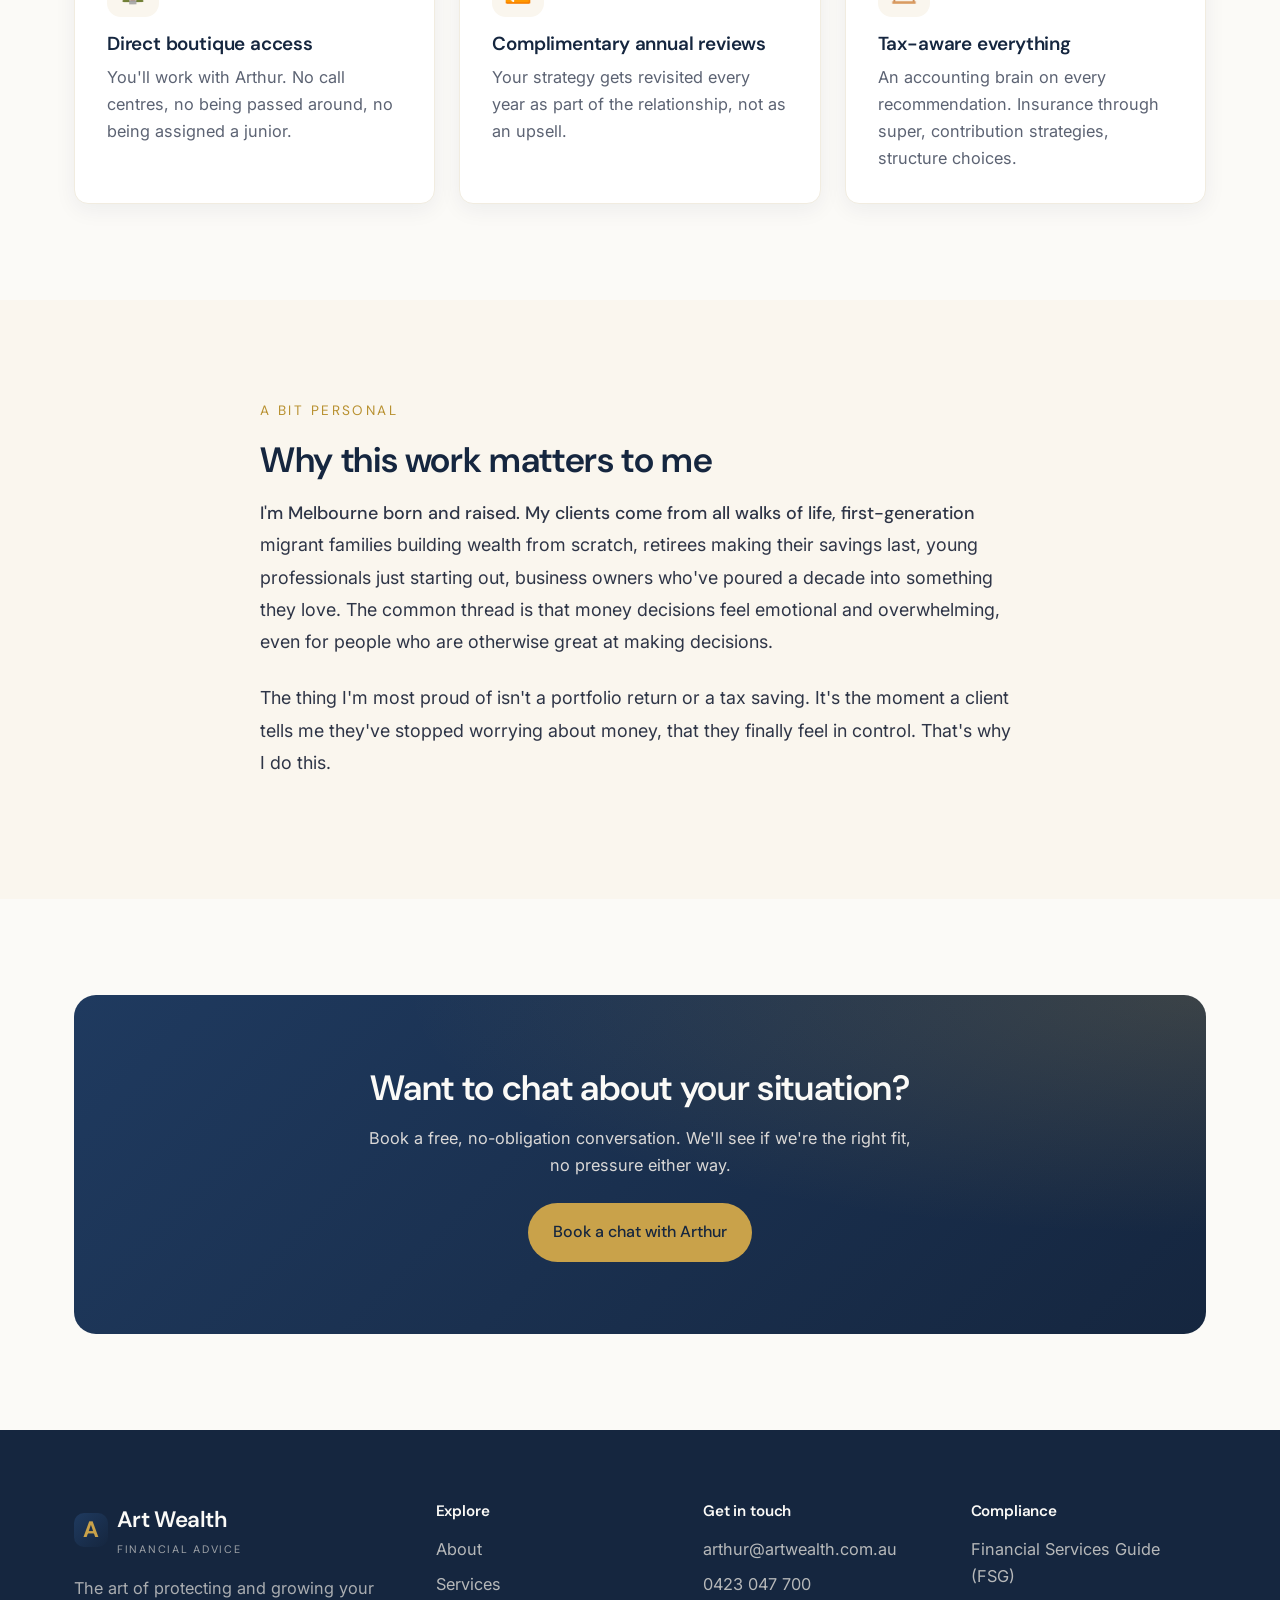
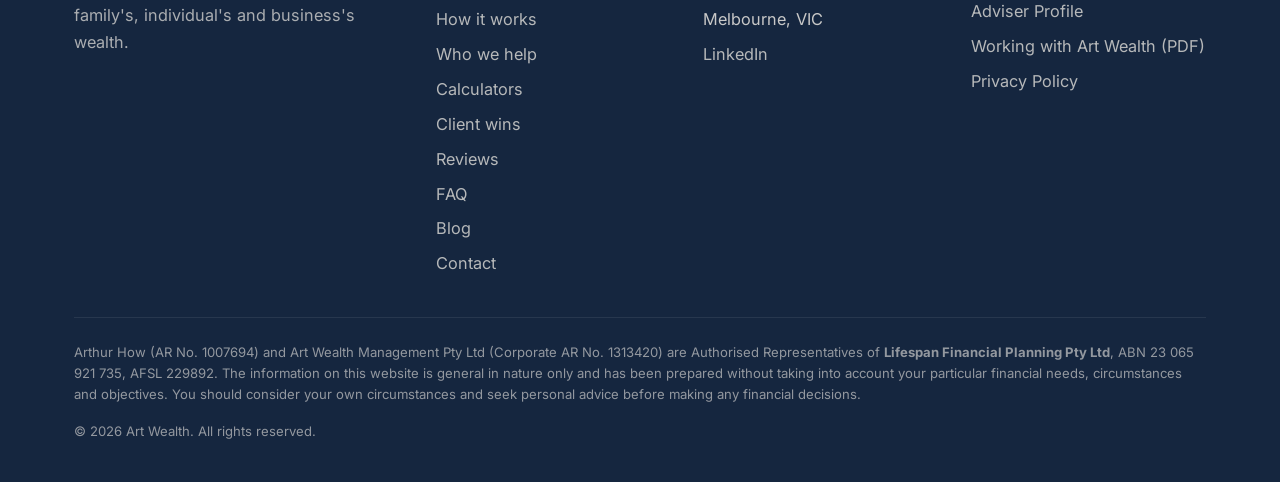
==== commit 21e7fee4: "Publish Lifespan FSG and Adviser Profile dated 9 October 2026 Replaces the old Adviser Profile (whic" ====
--- a/about.html
+++ b/about.html
@@ -6,6 +6,9 @@
   <title>About Arthur How, Certified Financial Planner | Art Wealth Australia</title>
   <meta name="description" content="From accounting to financial advice, meet Arthur How, CFP®, founder of Art Wealth. helping Australian families, individuals and business owners since 2011.">
   <meta name="theme-color" content="#1F3A5F">
+  <link rel="apple-touch-icon" sizes="180x180" href="assets/images/apple-touch-icon.png">
+  <link rel="icon" type="image/png" sizes="32x32" href="assets/images/favicon-32x32.png">
+  <link rel="icon" type="image/png" sizes="16x16" href="assets/images/favicon-16x16.png">
   <link rel="preconnect" href="https://fonts.googleapis.com">
   <link rel="preconnect" href="https://fonts.gstatic.com" crossorigin>
   <link href="https://fonts.googleapis.com/css2?family=DM+Sans:wght@400;500;600;700&family=Inter:wght@400;500;600&display=swap" rel="stylesheet">
@@ -195,6 +198,7 @@
       </ul></div>
       <div><h4>Compliance</h4><ul>
         <li><a href="docs/financial-services-guide.pdf">Financial Services Guide (FSG)</a></li>
+        <li><a href="docs/adviser-profile.pdf">Adviser Profile</a></li>
         <li><a href="docs/working-with-art-wealth.pdf">Working with Art Wealth (PDF)</a></li>
         <li><a href="https://lifespanfp.com.au/privacy-policy/" target="_blank" rel="noopener">Privacy Policy</a></li>
       </ul></div>
--- a/assets/css/style.css
+++ b/assets/css/style.css
@@ -338,7 +338,30 @@
 
 @media (max-width: 880px) {
   .hero-grid { grid-template-columns: 1fr; }
-  .hero-visual { aspect-ratio: 16 / 11; max-width: 100%; }
+  /* On mobile, stack photo + card vertically — the absolute overlay doesn't work
+     because the narrow aspect ratio puts the card over Arthur's face. */
+  .hero-visual {
+    aspect-ratio: auto;
+    max-width: 100%;
+    position: relative;
+  }
+  .hero-photo {
+    position: relative;
+    inset: auto;
+    width: 100%;
+    height: auto;
+    aspect-ratio: 4 / 5;
+    object-fit: cover;
+    object-position: center 18%;
+    border-radius: var(--r-md);
+  }
+  .hero-card {
+    position: relative;
+    bottom: auto;
+    left: auto;
+    right: auto;
+    margin: calc(var(--sp-3) * -1) var(--sp-3) 0;
+  }
 }
 
 /* =========================================================
@@ -1440,4 +1463,29 @@
   margin-bottom: 0.4rem;
 }
 .calc-result .secondary {
-  color: rgba(251, 246, 238, 0.8+  color: rgba(251, 246, 238, 0.8);
+  font-size: 0.95rem;
+  margin-bottom: var(--sp-2);
+}
+.calc-result hr {
+  border: none;
+  border-top: 1px solid rgba(251, 246, 238, 0.18);
+  margin: var(--sp-2) 0;
+}
+.calc-result .breakdown { font-size: 0.95rem; color: rgba(251, 246, 238, 0.85); }
+.calc-result .breakdown div {
+  display: flex;
+  justify-content: space-between;
+  margin-bottom: 0.4rem;
+}
+.calc-result .breakdown strong { color: var(--cream-50); }
+
+.calc-disclaimer {
+  margin-top: var(--sp-3);
+  padding: var(--sp-2) var(--sp-3);
+  background: var(--cream-100);
+  border-left: 3px solid var(--honey-500);
+  border-radius: var(--r-sm);
+  font-size: 0.88rem;
+  color: var(--ink-500);
+}
